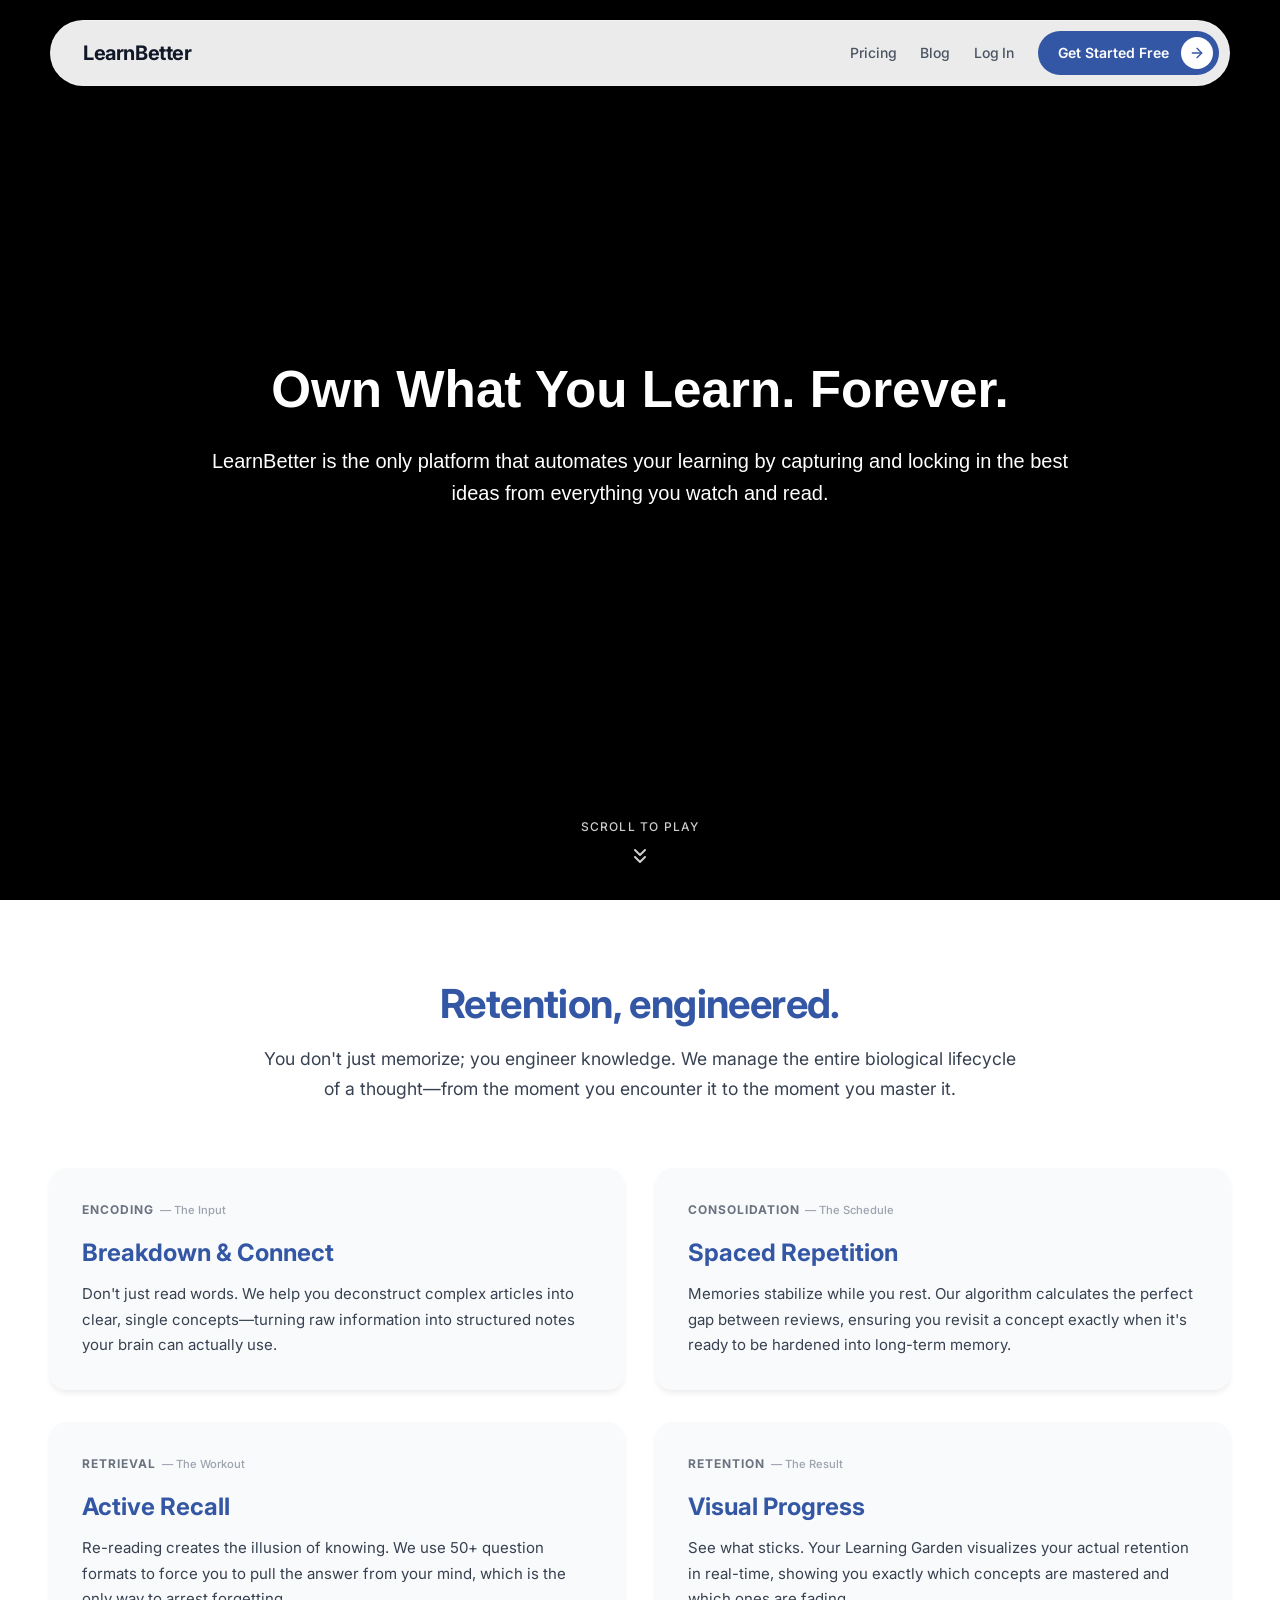
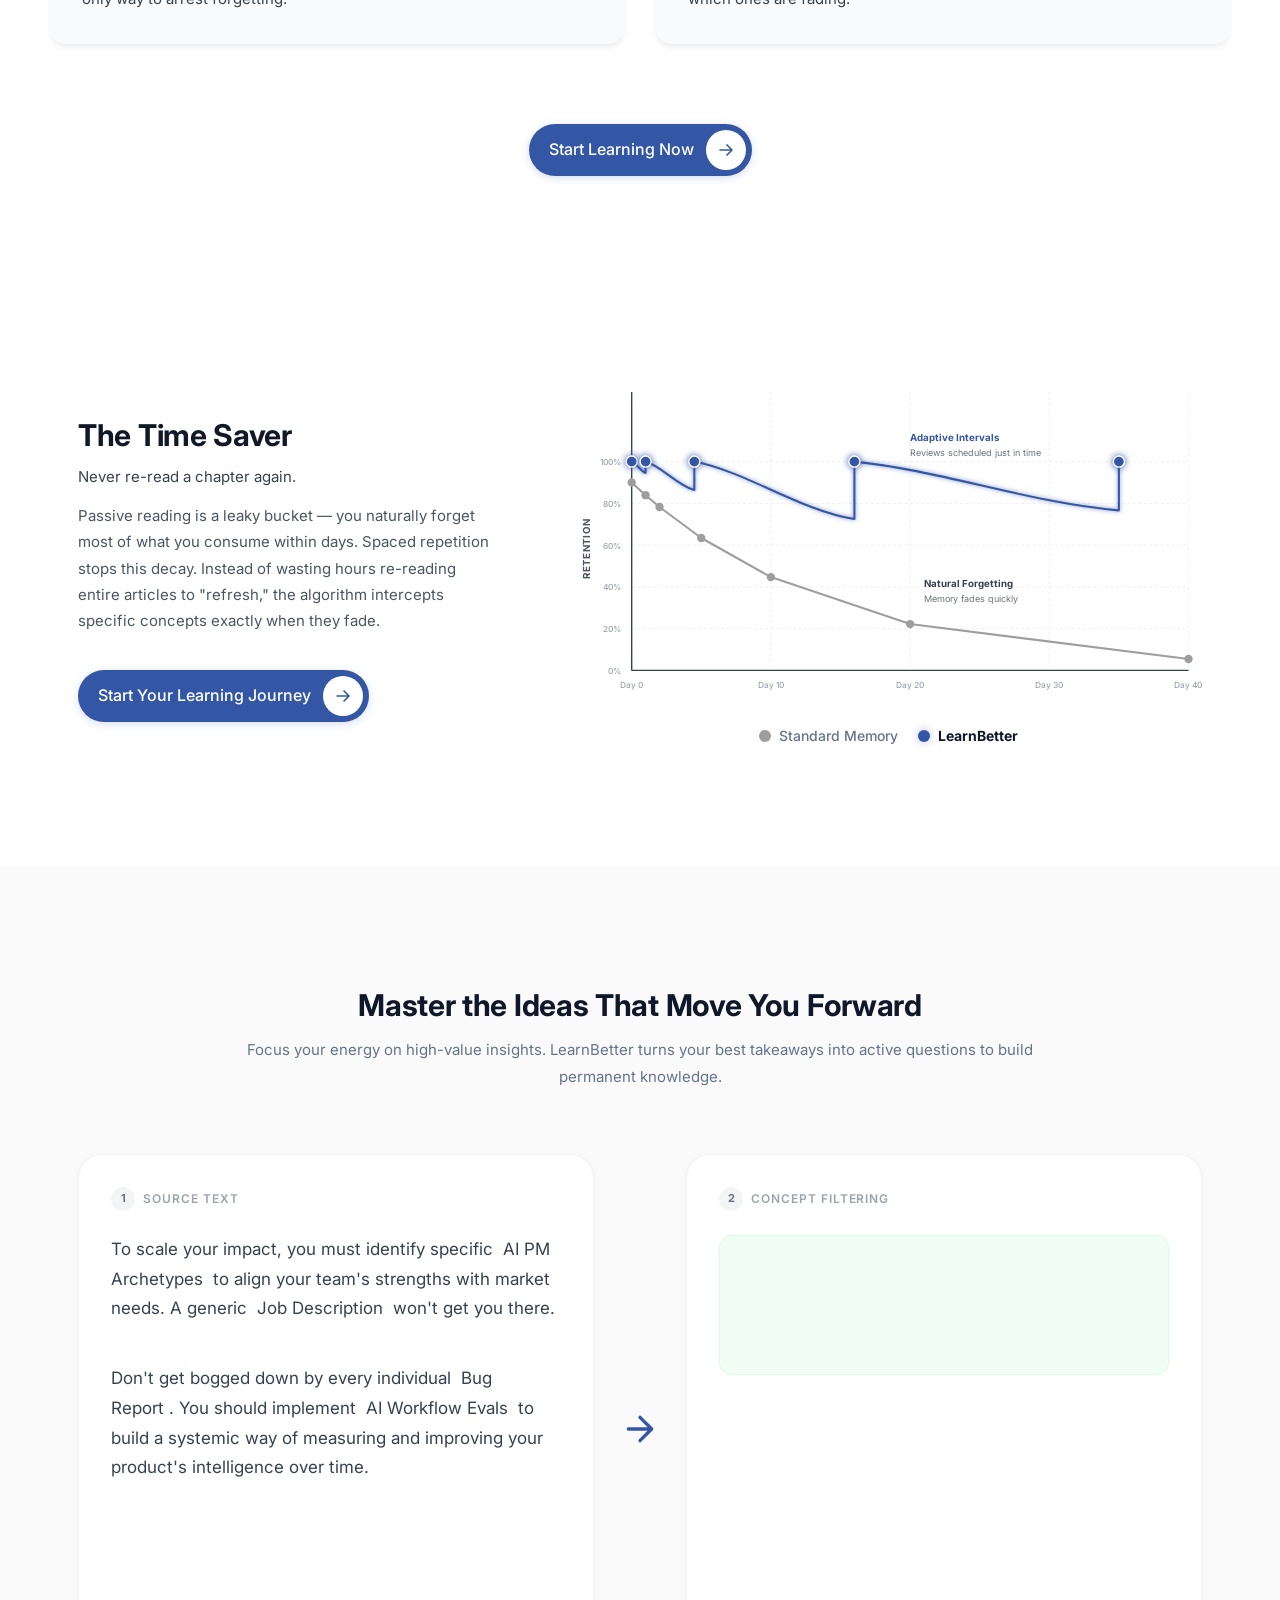
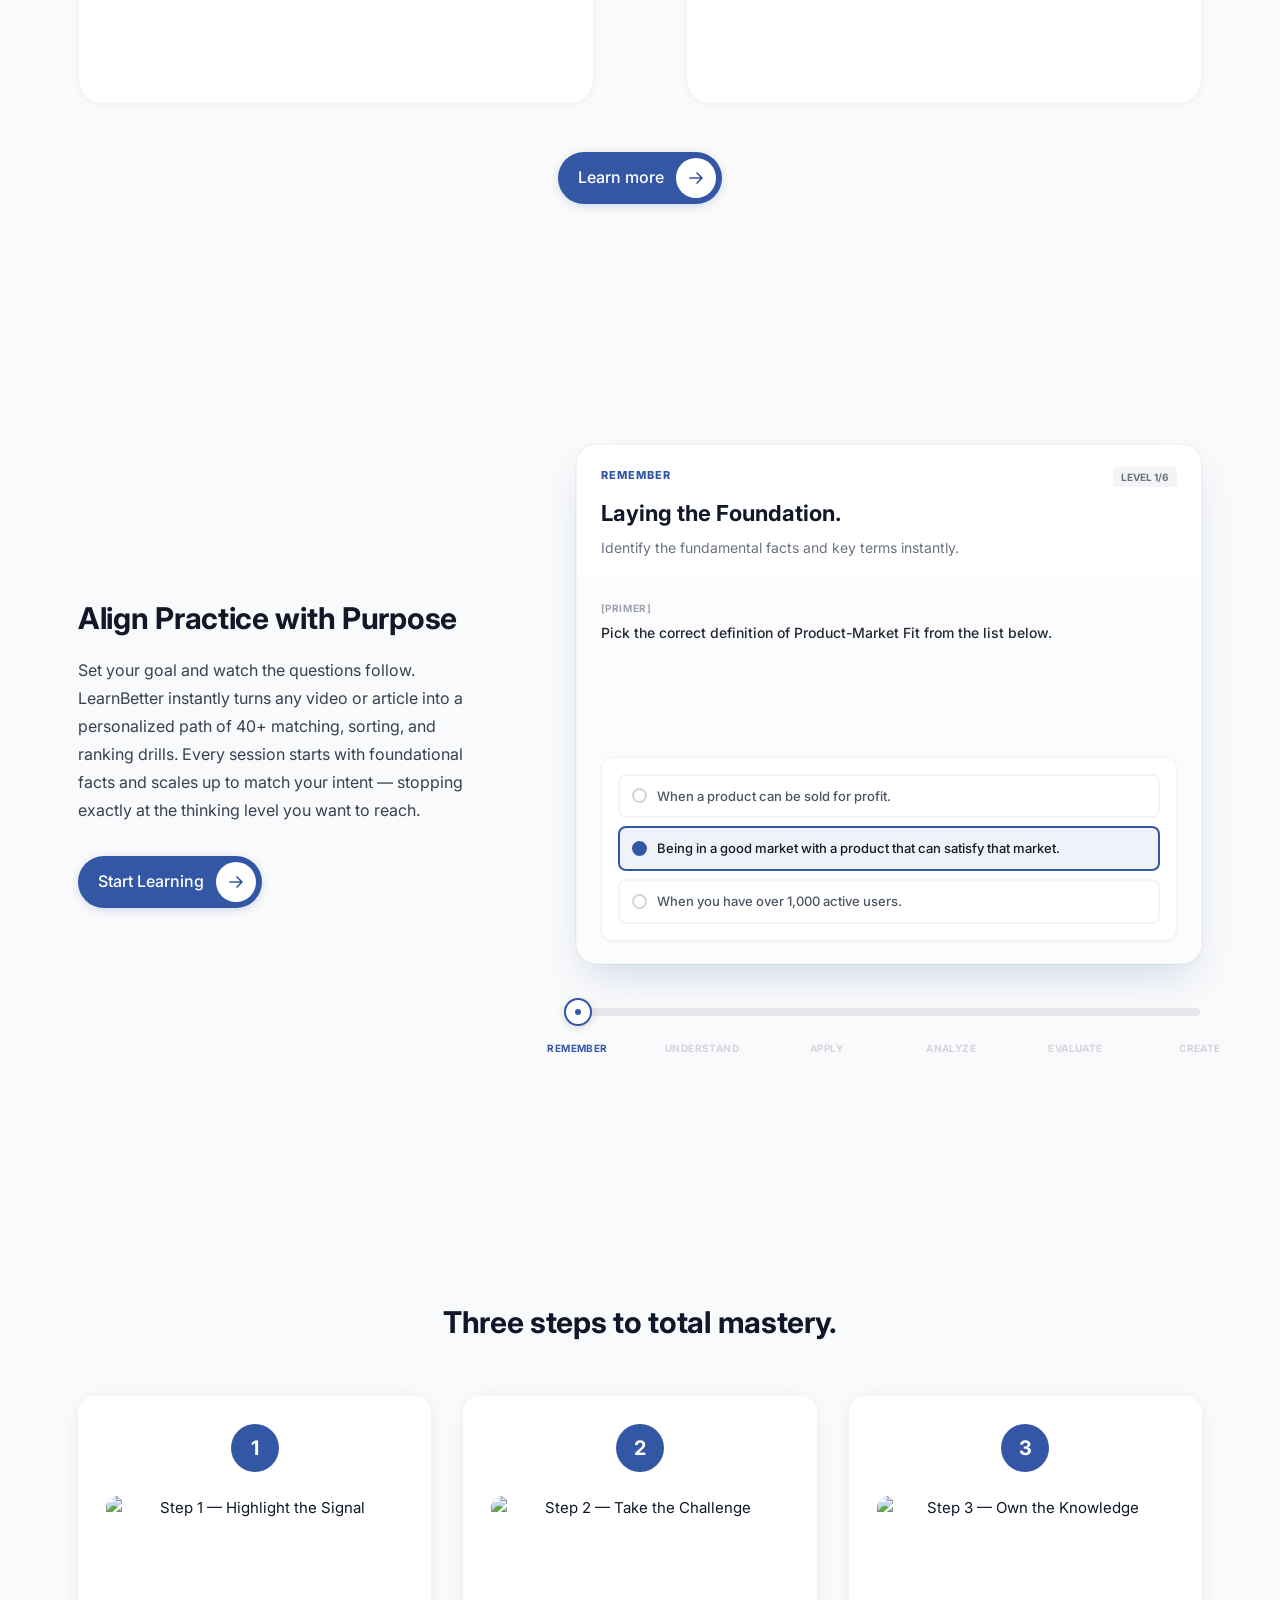
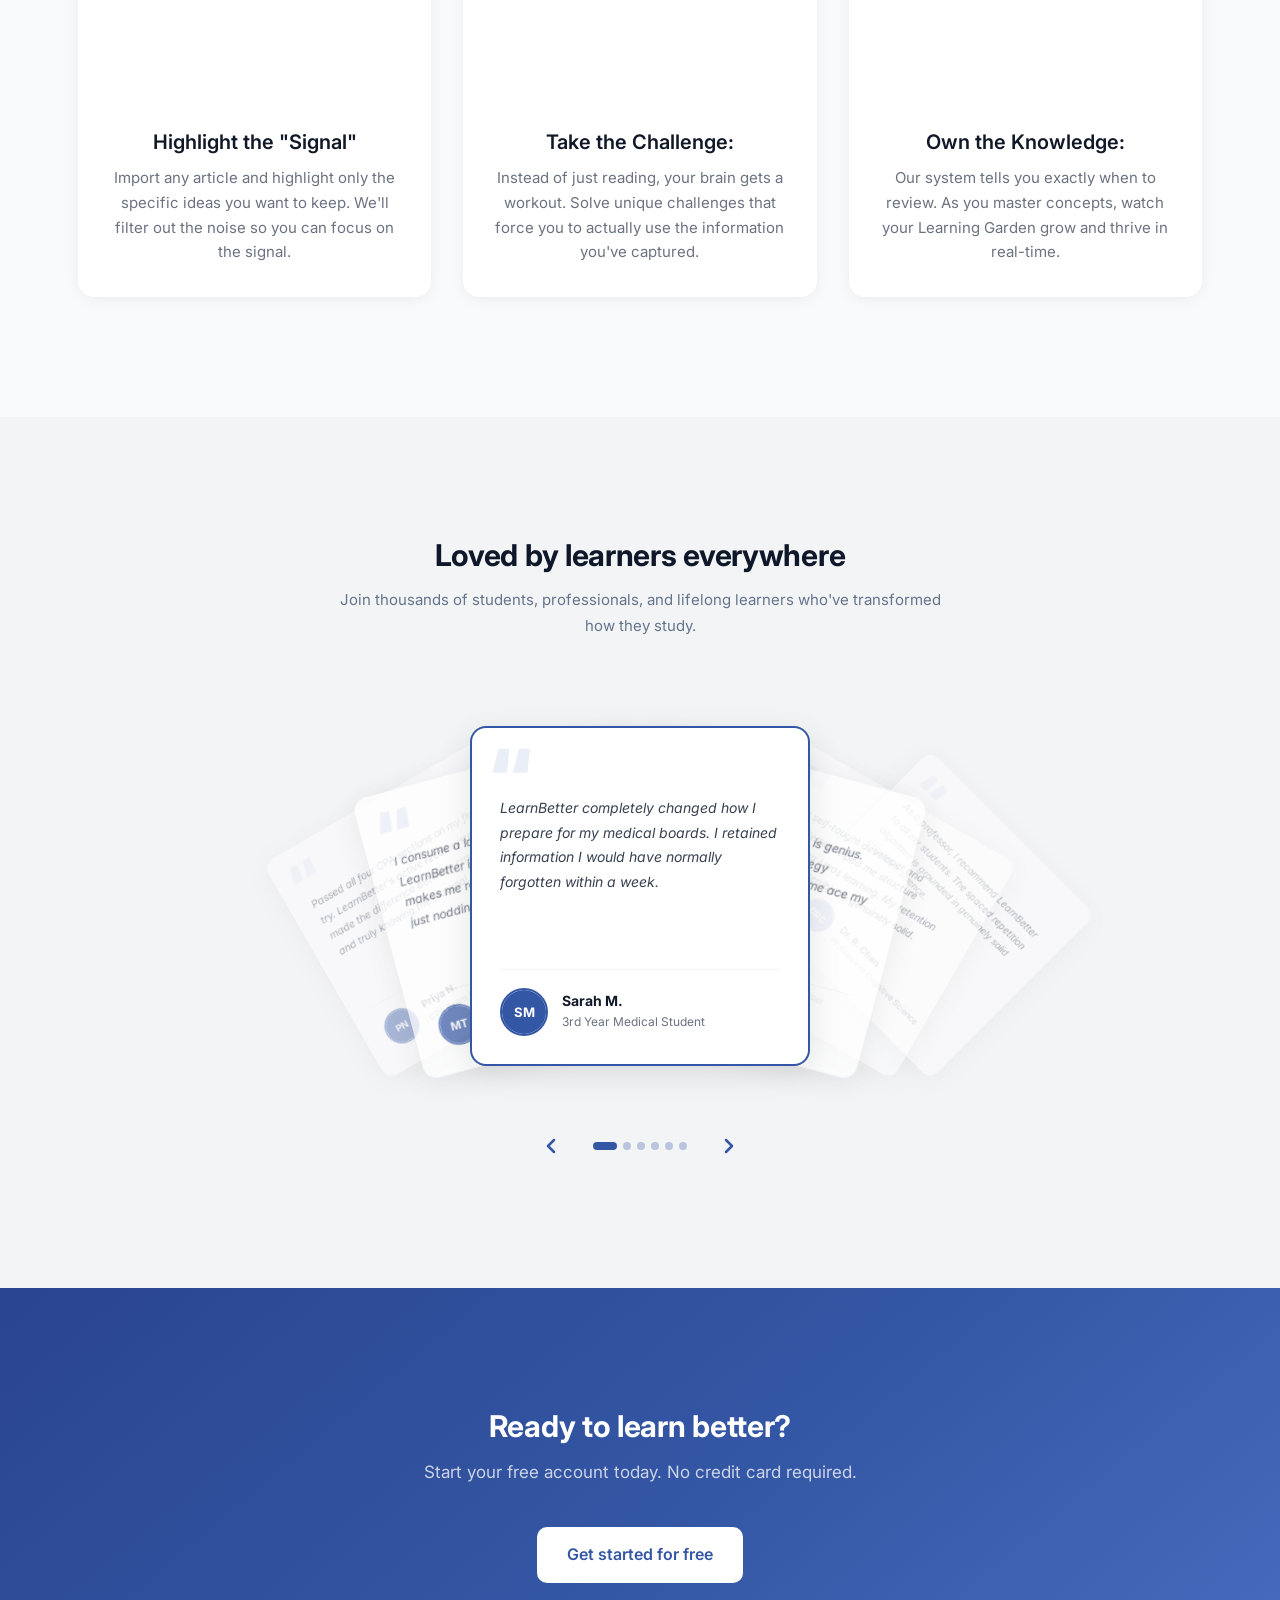
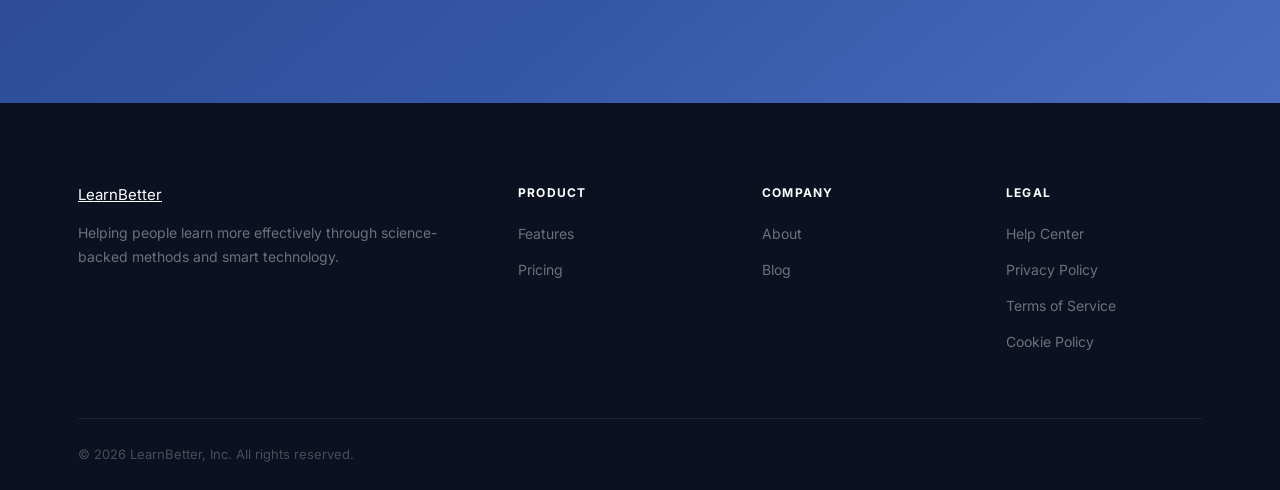
==== index.html @ 8159783d "Initial commit — LearnBetter marketing site Complete static site with home, pricing, blog, article, " ====
<!DOCTYPE html>
<html lang="en">
<head>
  <meta charset="UTF-8">
  <meta name="viewport" content="width=device-width, initial-scale=1.0">
  <title>LearnBetter — Master Ideas Faster</title>
  <meta name="description" content="Transform how you study with AI-powered concept mapping and spaced repetition.">
  <link rel="stylesheet" href="styles.css">
  <link rel="preconnect" href="https://fonts.googleapis.com">
  <link rel="preconnect" href="https://fonts.gstatic.com" crossorigin>
  <link href="https://fonts.googleapis.com/css2?family=Inter:wght@300;400;500;600;700;800;900&display=swap" rel="stylesheet">
</head>
<body>

<!-- ═══════════════════════════════════════════
     NAVIGATION
════════════════════════════════════════════ -->
<nav class="nav">
  <div class="nav-outer">
    <div class="nav-pill">
      <!-- Logo -->
      <a href="/" class="nav-logo-wrap">
        <img
          src="https://storage.googleapis.com/learn-better-media/images/blog/Logo.jpg"
          alt="LearnBetter"
          class="nav-logo-img"
          onerror="this.style.display='none';this.nextElementSibling.style.display='block'">
        <span class="nav-logo-text">LearnBetter</span>
      </a>

      <!-- Right side -->
      <div class="nav-right">
        <ul class="nav-links">
          <li><a href="pricing.html">Pricing</a></li>
          <li><a href="blog.html">Blog</a></li>
          <li><a href="#login">Log In</a></li>
        </ul>
        <a href="pricing.html" class="nav-cta">
          Get Started Free
          <span class="nav-cta-circle">
            <svg class="nav-cta-arrow" viewBox="0 0 24 24"><line x1="5" y1="12" x2="19" y2="12"/><polyline points="12 5 19 12 12 19"/></svg>
          </span>
        </a>
        <!-- Mobile hamburger -->
        <button class="nav-hamburger" id="navHamburger" aria-label="Open menu">
          <svg width="22" height="22" fill="none" stroke="currentColor" stroke-width="2" stroke-linecap="round"><line x1="3" y1="6" x2="21" y2="6"/><line x1="3" y1="12" x2="21" y2="12"/><line x1="3" y1="18" x2="21" y2="18"/></svg>
        </button>
      </div>
    </div>

    <!-- Mobile dropdown -->
    <div class="nav-mobile" id="navMobile">
      <a href="pricing.html">Pricing</a>
      <a href="blog.html">Blog</a>
      <a href="#login">Log In</a>
      <hr>
      <a href="pricing.html" class="nav-cta">
        Get Started Free
        <span class="nav-cta-circle">
          <svg class="nav-cta-arrow" viewBox="0 0 24 24"><line x1="5" y1="12" x2="19" y2="12"/><polyline points="12 5 19 12 12 19"/></svg>
        </span>
      </a>
    </div>
  </div>
</nav>

<!-- ═══════════════════════════════════════════
     HERO — Scroll-Controlled Video
════════════════════════════════════════════ -->
<section class="sv-root">
  <div class="sv-wrapper" id="svContainer">

    <!-- Video -->
    <video
      id="svVideo"
      class="sv-video"
      muted
      playsinline
      preload="auto"
      src="https://storage.googleapis.com/learn_better_home/%234%20-Video%20Creation%20Without%20Specific%20Effects%20Waifu2x%202X%20Mp4.mp4">
    </video>

    <!-- Darkening / blur overlay -->
    <div class="sv-overlay" id="svOverlay"></div>

    <!-- Centred text -->
    <div class="sv-text-wrap">
      <div class="sv-text-inner" id="svTextInner">
        <h1 class="sv-title" id="svTitle">Own What You Learn. Forever.</h1>
        <p  class="sv-subtitle" id="svSubtitle">LearnBetter is the only platform that automates your learning by capturing and locking in the best ideas from everything you watch and read.</p>
      </div>
    </div>

    <!-- Scroll hint -->
    <div class="sv-hint" id="svHint">
      <div class="sv-hint-inner">
        <span class="sv-hint-text">Scroll to Play</span>
        <svg width="24" height="24" viewBox="0 0 24 24" fill="none" stroke="white" stroke-width="2" stroke-linecap="round" stroke-linejoin="round">
          <path d="M7 13l5 5 5-5M7 6l5 5 5-5"/>
        </svg>
      </div>
    </div>

  </div>
</section>

<!-- ═══════════════════════════════════════════
     RETENTION SYSTEM
════════════════════════════════════════════ -->
<section class="rs-section" id="features">
  <div class="rs-inner">

    <!-- Header -->
    <div class="rs-header fade-up">
      <h2 class="rs-heading">Retention, engineered.</h2>
      <p class="rs-subheading">You don't just memorize; you engineer knowledge. We manage the entire biological lifecycle of a thought—from the moment you encounter it to the moment you master it.</p>
    </div>

    <!-- 2×2 Card Grid -->
    <div class="rs-grid">

      <div class="rs-card fade-up">
        <div class="rs-label-row">
          <span class="rs-label">Encoding</span>
          <span class="rs-sublabel">— The Input</span>
        </div>
        <h3 class="rs-card-headline">Breakdown &amp; Connect</h3>
        <p class="rs-card-body">Don't just read words. We help you deconstruct complex articles into clear, single concepts—turning raw information into structured notes your brain can actually use.</p>
      </div>

      <div class="rs-card fade-up">
        <div class="rs-label-row">
          <span class="rs-label">Consolidation</span>
          <span class="rs-sublabel">— The Schedule</span>
        </div>
        <h3 class="rs-card-headline">Spaced Repetition</h3>
        <p class="rs-card-body">Memories stabilize while you rest. Our algorithm calculates the perfect gap between reviews, ensuring you revisit a concept exactly when it's ready to be hardened into long-term memory.</p>
      </div>

      <div class="rs-card fade-up">
        <div class="rs-label-row">
          <span class="rs-label">Retrieval</span>
          <span class="rs-sublabel">— The Workout</span>
        </div>
        <h3 class="rs-card-headline">Active Recall</h3>
        <p class="rs-card-body">Re-reading creates the illusion of knowing. We use 50+ question formats to force you to pull the answer from your mind, which is the only way to arrest forgetting.</p>
      </div>

      <div class="rs-card fade-up">
        <div class="rs-label-row">
          <span class="rs-label">Retention</span>
          <span class="rs-sublabel">— The Result</span>
        </div>
        <h3 class="rs-card-headline">Visual Progress</h3>
        <p class="rs-card-body">See what sticks. Your Learning Garden visualizes your actual retention in real-time, showing you exactly which concepts are mastered and which ones are fading.</p>
      </div>

    </div>

    <!-- CTA -->
    <div class="rs-cta fade-up">
      <a href="pricing.html" class="ada-btn">
        <span>Start Learning Now</span>
        <span class="ada-btn-circle">
          <svg viewBox="0 0 24 24" fill="none" stroke="currentColor" stroke-width="2.5" stroke-linecap="round" stroke-linejoin="round">
            <path d="M13.5 4.5L21 12m0 0l-7.5 7.5M21 12H3"/>
          </svg>
        </span>
      </a>
    </div>

  </div>
</section>

<!-- ═══════════════════════════════════════════
     FORGETTING CURVE / TIME SAVER
════════════════════════════════════════════ -->
<section class="fc-section">
  <div class="container">
    <div class="fc-grid">

      <!-- Left: text pillar -->
      <div class="fc-content fade-up">
        <h2 class="pillar-h2">The Time Saver</h2>
        <h4 class="fc-subhead">Never re-read a chapter again.</h4>
        <p class="pillar-description">Passive reading is a leaky bucket — you naturally forget most of what you consume within days. Spaced repetition stops this decay. Instead of wasting hours re-reading entire articles to "refresh," the algorithm intercepts specific concepts exactly when they fade.</p>
        <a href="pricing.html" class="ada-btn" style="margin-top:36px;">
          <span>Start Your Learning Journey</span>
          <span class="ada-btn-circle">
            <svg viewBox="0 0 24 24" fill="none" stroke="currentColor" stroke-width="2.5" stroke-linecap="round" stroke-linejoin="round">
              <path d="M13.5 4.5L21 12m0 0l-7.5 7.5M21 12H3"/>
            </svg>
          </span>
        </a>
      </div>

      <!-- Right: forgetting curve chart -->
      <div class="fc-chart-wrap fade-up" style="transition-delay:.12s">
        <div class="fc-chart-container" id="fcChart"></div>
        <div class="fc-legend">
          <div class="fc-legend-item">
            <span class="fc-legend-dot" style="background:#9E9E9E;"></span>
            <span>Standard Memory</span>
          </div>
          <div class="fc-legend-item">
            <span class="fc-legend-dot" style="background:#3457A5;box-shadow:0 0 8px #3457A560;"></span>
            <span style="font-weight:700;color:var(--text);">LearnBetter</span>
          </div>
        </div>
      </div>

    </div>
  </div>
</section>

<!-- ═══════════════════════════════════════════
     FOCUS ON WHAT MATTERS — CONCEPT TO QUESTION
════════════════════════════════════════════ -->
<section class="ctq-section" id="concepts">
  <div class="ctq-inner">

    <div class="section-header fade-up">
      <h2>Master the Ideas That Move You Forward</h2>
      <p>Focus your energy on high-value insights. LearnBetter turns your best takeaways into active questions to build permanent knowledge.</p>
    </div>

    <div class="ctq-layout" id="ctqContainer">

      <!-- Left card: source text -->
      <div class="ctq-card" id="ctqLeft">
        <div class="ctq-card-label">
          <span class="ctq-num">1</span>
          <span class="ctq-label-text">Source Text</span>
        </div>
        <div class="ctq-text-area" id="ctqTextArea">
          <!-- rendered by JS -->
        </div>
        <div class="ctq-scan-line" id="ctqScanLine"></div>
      </div>

      <!-- Arrow -->
      <div class="ctq-arrow-wrap">
        <svg class="ctq-arrow-icon" width="40" height="40" viewBox="0 0 24 24" fill="none" stroke="#3457A5" stroke-width="2" stroke-linecap="round" stroke-linejoin="round">
          <path d="M5 12h14M12 5l7 7-7 7"/>
        </svg>
      </div>

      <!-- Right card: concept filtering -->
      <div class="ctq-card" id="ctqRight">
        <div class="ctq-card-label">
          <span class="ctq-num">2</span>
          <span class="ctq-label-text">Concept Filtering</span>
        </div>

        <div class="ctq-accepted-wrap" id="ctqAcceptedWrap"></div>

        <div class="ctq-divider" id="ctqDivider">
          <div class="ctq-divider-line"></div>
          <span class="ctq-divider-text">Irrelevant concepts filtered out</span>
          <div class="ctq-divider-line"></div>
        </div>

        <div class="ctq-rejected-list" id="ctqRejectedList"></div>
      </div>

    </div>

    <!-- CTA -->
    <div class="ctq-cta fade-up">
      <a href="pricing.html" class="ada-btn">
        <span>Learn more</span>
        <span class="ada-btn-circle">
          <svg viewBox="0 0 24 24" fill="none" stroke="currentColor" stroke-width="2.5" stroke-linecap="round" stroke-linejoin="round">
            <path d="M13.5 4.5L21 12m0 0l-7.5 7.5M21 12H3"/>
          </svg>
        </span>
      </a>
    </div>

  </div>
</section>

<!-- ═══════════════════════════════════════════
     BLOOM'S TAXONOMY DEPTH SLIDER
════════════════════════════════════════════ -->
<section class="blooms-section">
  <div class="blooms-inner">
    <div class="blooms-grid">

      <!-- Left column -->
      <div class="blooms-left fade-up">
        <h2 class="blooms-heading">Align Practice with Purpose</h2>
        <p class="blooms-subheading">Set your goal and watch the questions follow. LearnBetter instantly turns any video or article into a personalized path of 40+ matching, sorting, and ranking drills. Every session starts with foundational facts and scales up to match your intent — stopping exactly at the thinking level you want to reach.</p>
        <a href="pricing.html" class="ada-btn" style="margin-top:32px;display:inline-flex;">
          <span>Start Learning</span>
          <span class="ada-btn-circle">
            <svg viewBox="0 0 24 24" fill="none" stroke="currentColor" stroke-width="2.5" stroke-linecap="round" stroke-linejoin="round">
              <path d="M13.5 4.5L21 12m0 0l-7.5 7.5M21 12H3"/>
            </svg>
          </span>
        </a>
      </div>

      <!-- Right column: card + slider -->
      <div class="blooms-right fade-up" style="transition-delay:.1s">

        <!-- Main card -->
        <div class="blooms-card" id="bloomsCard">

          <!-- Top: level + context -->
          <div class="blooms-card-top">
            <div class="blooms-card-header">
              <span class="blooms-level-name" id="bloomsLevelName"></span>
              <span class="blooms-level-badge" id="bloomsLevelBadge">Level 1/6</span>
            </div>
            <div class="blooms-context-wrap" id="bloomsContextWrap">
              <h3 class="blooms-context-heading" id="bloomsContextHeading"></h3>
              <p class="blooms-context-desc" id="bloomsContextDesc"></p>
            </div>
          </div>

          <!-- Middle: challenge + visualizer -->
          <div class="blooms-card-middle">
            <div class="blooms-challenge-inner active" id="bloomsChallenge">
              <div>
                <span class="blooms-challenge-type" id="bloomsChallengeType"></span>
                <p class="blooms-challenge-text" id="bloomsChallengeText"></p>
              </div>
              <div class="blooms-visualizer" id="bloomsVisualizer"></div>
            </div>
          </div>

        </div><!-- /.blooms-card -->

        <!-- Slider control -->
        <div class="blooms-slider-wrap">
          <div class="blooms-track-wrap">
            <div class="blooms-track-bg"></div>
            <div class="blooms-track-fill" id="bloomsTrackFill" style="width:0%"></div>
            <div class="blooms-thumb" id="bloomsThumb" style="left:0%">
              <div class="blooms-thumb-dot"></div>
            </div>
            <input type="range" class="blooms-input" id="bloomsInput"
              min="0" max="5" step="0.01" value="0">
          </div>
          <div class="blooms-labels" id="bloomsLabels"></div>
        </div>

      </div><!-- /.blooms-right -->

    </div>
  </div>
</section>


<!-- ═══════════════════════════════════════════
     THREE STEPS TO MASTERY
════════════════════════════════════════════ -->
<section class="steps-section">
  <div class="container">
    <div class="section-header fade-up" style="max-width:none;">
      <h2>Three steps to total mastery.</h2>
    </div>
    <div class="steps-grid">

      <div class="step-card" style="transition-delay:.05s">
        <div class="step-circle">1</div>
        <div class="step-img">
          <img
            src="https://images.unsplash.com/photo-1517292987719-0369a794ec0f?w=800&h=560&fit=crop&auto=format"
            alt="Step 1 — Highlight the Signal"
            loading="lazy">
        </div>
        <h3>Highlight the "Signal"</h3>
        <p>Import any article and highlight only the specific ideas you want to keep. We'll filter out the noise so you can focus on the signal.</p>
      </div>

      <div class="step-card" style="transition-delay:.15s">
        <div class="step-circle">2</div>
        <div class="step-img">
          <img
            src="https://images.unsplash.com/photo-1460925895917-afdab827c52f?w=800&h=560&fit=crop&auto=format"
            alt="Step 2 — Take the Challenge"
            loading="lazy">
        </div>
        <h3>Take the Challenge:</h3>
        <p>Instead of just reading, your brain gets a workout. Solve unique challenges that force you to actually use the information you've captured.</p>
      </div>

      <div class="step-card" style="transition-delay:.25s">
        <div class="step-circle">3</div>
        <div class="step-img">
          <img
            src="https://images.unsplash.com/photo-1556761175-b413da4baf72?w=800&h=560&fit=crop&auto=format"
            alt="Step 3 — Own the Knowledge"
            loading="lazy">
        </div>
        <h3>Own the Knowledge:</h3>
        <p>Our system tells you exactly when to review. As you master concepts, watch your Learning Garden grow and thrive in real-time.</p>
      </div>

    </div>
  </div>
</section>

<!-- ═══════════════════════════════════════════
     TESTIMONIALS
════════════════════════════════════════════ -->
<section class="testimonials">
  <div class="container">
    <div class="section-header fade-up">
      <h2>Loved by learners everywhere</h2>
      <p>Join thousands of students, professionals, and lifelong learners who've transformed how they study.</p>
    </div>
    <div class="testi-carousel fade-up">
      <!-- Cards injected by JS -->
      <div class="testi-stack"></div>
      <div class="testi-controls">
        <button class="testi-btn testi-prev" aria-label="Previous testimonial">
          <svg width="24" height="24" viewBox="0 0 24 24" fill="none" stroke="currentColor" stroke-width="2.5" stroke-linecap="round" stroke-linejoin="round"><polyline points="15 18 9 12 15 6"/></svg>
        </button>
        <div class="testi-dots"></div>
        <button class="testi-btn testi-next" aria-label="Next testimonial">
          <svg width="24" height="24" viewBox="0 0 24 24" fill="none" stroke="currentColor" stroke-width="2.5" stroke-linecap="round" stroke-linejoin="round"><polyline points="9 18 15 12 9 6"/></svg>
        </button>
      </div>
    </div>
  </div>
</section>

<!-- ═══════════════════════════════════════════
     CTA STRIP
════════════════════════════════════════════ -->
<section class="cta-strip">
  <div class="container">
    <h2>Ready to learn better?</h2>
    <p>Start your free account today. No credit card required.</p>
    <a href="pricing.html" class="btn btn-primary btn-lg">Get started for free</a>
  </div>
</section>

<!-- ═══════════════════════════════════════════
     FOOTER
════════════════════════════════════════════ -->
<footer class="footer">
  <div class="container">
    <div class="footer-grid">
      <div class="footer-brand">
        <a href="index.html" class="nav-logo">LearnBetter</a>
        <p>Helping people learn more effectively through science-backed methods and smart technology.</p>
      </div>
      <div class="footer-col">
        <h4>Product</h4>
        <ul>
          <li><a href="#features">Features</a></li>
          <li><a href="pricing.html">Pricing</a></li>
        </ul>
      </div>
      <div class="footer-col">
        <h4>Company</h4>
        <ul>
          <li><a href="about.html">About</a></li>
          <li><a href="blog.html">Blog</a></li>
        </ul>
      </div>
      <div class="footer-col">
        <h4>Legal</h4>
        <ul>
          <li><a href="help-center.html">Help Center</a></li>
          <li><a href="privacy.html">Privacy Policy</a></li>
          <li><a href="terms.html">Terms of Service</a></li>
          <li><a href="cookie-policy.html">Cookie Policy</a></li>
        </ul>
      </div>
    </div>
    <div class="footer-bottom">
      <p>© 2026 LearnBetter, Inc. All rights reserved.</p>
    </div>
  </div>
</footer>

<script src="script.js?v=13"></script>
</body>
</html>
---- styles.css ----
/* =============================================
   LearnBetter — Styles
   Colors: #3457A5 accent | #F5F5F5 bg | #F9FAFB card | #ffffff button text
============================================= */

:root {
  --accent:       #3457A5;
  --accent-light: #4a6cbf;
  --accent-dark:  #2a4590;
  --bg:           #F5F5F5;
  --card-bg:      #F9FAFB;
  --white:        #ffffff;
  --text:         #0f172a;
  --muted:        #64748b;
  --border:       #e2e8f0;
  --shadow:       0 4px 24px rgba(52,87,165,0.08);
  --shadow-lg:    0 24px 80px rgba(52,87,165,0.18);
}

*, *::before, *::after { margin: 0; padding: 0; box-sizing: border-box; }

html { scroll-behavior: smooth; }

body {
  font-family: 'Inter', -apple-system, BlinkMacSystemFont, 'Segoe UI', sans-serif;
  background: var(--bg);
  color: var(--text);
  font-size: 15px;
  line-height: 1.6;
  -webkit-font-smoothing: antialiased;
}

/* ── Typography ─────────────────────────────── */
.display { font-size: clamp(72px,10vw,160px); font-weight:900; line-height:.9; letter-spacing:-0.04em; }
h1  { font-size: clamp(38px,5.5vw,60px);  font-weight:800; line-height:1.08; letter-spacing:-0.025em; }
h2  { font-size: 30px; font-weight:700; line-height:1.2; letter-spacing:-0.01em; }
h3  { font-size: 18px; font-weight:600; line-height:1.4; }
p   { font-size: 15px; color: var(--muted); line-height:1.75; }
.caption { font-size: 12px; }

/* ── Layout ──────────────────────────────────── */
.container {
  max-width: 1180px;
  margin: 0 auto;
  padding: 0 28px;
}

.section-header {
  text-align: center;
  max-width: 620px;
  margin: 0 auto 64px;
}
.section-header h2  { margin-bottom: 14px; }

/* ── Labels / Badges ─────────────────────────── */
.label {
  display: inline-block;
  font-size: 11px;
  font-weight: 700;
  color: var(--accent);
  text-transform: uppercase;
  letter-spacing: .1em;
  background: rgba(52,87,165,.08);
  border: 1px solid rgba(52,87,165,.15);
  padding: 4px 13px;
  border-radius: 100px;
  margin-bottom: 14px;
}
.accent { color: var(--accent); }

/* ── Buttons ──────────────────────────────────── */
.btn {
  display: inline-flex;
  align-items: center;
  justify-content: center;
  gap: 8px;
  padding: 11px 22px;
  border-radius: 9px;
  font-size: 15px;
  font-weight: 600;
  font-family: inherit;
  text-decoration: none;
  border: none;
  cursor: pointer;
  transition: all .2s ease;
  white-space: nowrap;
}
.btn-primary {
  background: var(--accent);
  color: var(--white);
}
.btn-primary:hover {
  background: var(--accent-dark);
  transform: translateY(-1px);
  box-shadow: 0 8px 22px rgba(52,87,165,.32);
}
.btn-ghost {
  background: transparent;
  color: var(--text);
  border: 1.5px solid var(--border);
}
.btn-ghost:hover {
  border-color: var(--accent);
  color: var(--accent);
  background: rgba(52,87,165,.04);
}
.btn-lg { padding: 15px 30px; font-size: 16px; border-radius: 10px; }
.btn-outline-white {
  background: transparent;
  color: var(--white);
  border: 1.5px solid rgba(255,255,255,.4);
}
.btn-outline-white:hover {
  background: rgba(255,255,255,.12);
  border-color: rgba(255,255,255,.7);
}

/* ── Navigation (Floating Pill) ──────────────── */
.nav {
  position: fixed;
  inset: 0 0 auto;
  z-index: 200;
  /* transparent outer — lets hero video/bg show through */
  background: transparent;
  padding: 20px 24px;
  display: flex;
  flex-direction: column;
  align-items: center;
  pointer-events: none;
}

/* The pill itself */
.nav-pill {
  width: 100%;
  max-width: 1180px;
  pointer-events: auto;   /* re-enable inside pointer-events:none nav */
  touch-action: auto;     /* iOS fix */
  display: flex;
  align-items: center;
  justify-content: space-between;
  padding: 10px 10px 10px 16px;
  background: rgba(255,255,255,0.92);
  backdrop-filter: blur(16px);
  -webkit-backdrop-filter: blur(16px);
  border-radius: 9999px;
  box-shadow: 0 4px 32px rgba(0,0,0,0.13);
  border: 1px solid rgba(255,255,255,0.25);
  -webkit-transform: translateZ(0); /* force iOS compositing layer */
}

/* Logo */
.nav-logo-wrap {
  display: flex;
  align-items: center;
  flex-shrink: 0;
  text-decoration: none;
  margin-left: 8px;
}
.nav-logo-img {
  height: 32px;
  width: auto;
  object-fit: contain;
  display: block;
  transition: opacity .3s, filter .3s;
}
.nav-logo-wrap:hover .nav-logo-img {
  opacity: .7;
}

/* Logo text — always visible alongside the icon */
.nav-logo-text {
  font-size: 20px;
  font-weight: 700;
  color: #111827;
  letter-spacing: -.02em;
  display: block;
  margin-left: 8px;
}

/* Right side wrapper */
.nav-right {
  display: flex;
  align-items: center;
  gap: 24px;
}

/* Text links */
.nav-links {
  display: flex;
  align-items: center;
  gap: 24px;
  list-style: none;
}
.nav-links a {
  text-decoration: none;
  color: #4B5563;
  font-size: 14px;
  font-weight: 500;
  letter-spacing: -.01em;
  transition: color .2s;
  -webkit-font-smoothing: antialiased;
}
.nav-links a:hover,
.nav-links a.active { color: #000; }

/* CTA pill button */
.nav-cta {
  display: flex;
  align-items: center;
  gap: 12px;
  padding: 6px 6px 6px 20px;
  background: var(--accent);
  border-radius: 9999px;
  text-decoration: none;
  font-size: 14px;
  font-weight: 600;
  color: #fff;
  transition: background .2s, transform .15s;
  white-space: nowrap;
  -webkit-font-smoothing: antialiased;
}
.nav-cta:hover { background: var(--accent-dark); transform: scale(1.02); }
.nav-cta:active { transform: scale(.97); }

.nav-cta-circle {
  width: 32px; height: 32px;
  border-radius: 50%;
  background: #fff;
  display: flex;
  align-items: center;
  justify-content: center;
  flex-shrink: 0;
  transition: transform .2s;
}
.nav-cta:hover .nav-cta-circle { transform: scale(1.1); }

.nav-cta-arrow {
  width: 16px; height: 16px;
  stroke: var(--accent);
  fill: none;
  stroke-width: 2;
  stroke-linecap: round;
  stroke-linejoin: round;
}

/* Hamburger (mobile) */
.nav-hamburger {
  display: none;
  background: none;
  border: none;
  cursor: pointer;
  padding: 8px;
  border-radius: 50%;
  color: #4B5563;
  transition: background .2s, color .2s;
  flex-shrink: 0;
  pointer-events: auto;      /* explicit iOS fix */
  touch-action: manipulation; /* prevents 300ms delay + double-tap zoom */
  -webkit-tap-highlight-color: transparent;
  user-select: none;
  -webkit-user-select: none;
}
.nav-hamburger:hover { background: #f3f4f6; color: #000; }

/* Mobile dropdown — matches React component exactly */
.nav-mobile {
  display: none;
  position: absolute;
  top: calc(100% + 8px);
  left: 16px; right: 16px;          /* left-4 right-4 */
  background: #fff;
  border-radius: 24px;               /* rounded-2xl */
  box-shadow: 0 20px 60px rgba(0,0,0,0.18), 0 4px 16px rgba(0,0,0,0.08); /* shadow-xl */
  border: 1px solid #f3f4f6;         /* border-gray-100 */
  padding: 16px;                     /* p-4 */
  flex-direction: column;
  gap: 16px;                         /* gap-4 */
  z-index: 10;
  pointer-events: auto;
  animation: dropdownIn .2s ease both;
}
.nav-mobile.open { display: flex; }

/* Plain nav links inside dropdown */
.nav-mobile > a:not(.nav-cta) {
  text-decoration: none;
  font-size: 18px;                   /* text-lg */
  font-weight: 500;                  /* font-medium */
  color: #374151;                    /* text-gray-700 */
  padding: 8px 16px;                 /* px-4 py-2 */
  border-radius: 12px;               /* rounded-xl */
  transition: background .15s, color .15s;
}
.nav-mobile > a:not(.nav-cta):hover { background: #f9fafb; color: #000; }

.nav-mobile hr {
  border: none;
  border-top: 1px solid #f3f4f6;    /* border-gray-100 */
  margin: 0;
}

/* CTA button inside dropdown */
.nav-mobile .nav-cta {
  display: flex;
  align-items: center;
  justify-content: space-between;    /* text left, circle right */
  width: 100%;
  padding: 12px 12px 12px 20px;     /* px-5 py-3 (left padding for text, right for circle) */
  font-size: 16px;                   /* text-base */
  font-weight: 700;                  /* font-bold */
  border-radius: 9999px;
  gap: 0;
}

@keyframes dropdownIn {
  from { opacity: 0; transform: translateY(-8px); }
  to   { opacity: 1; transform: translateY(0); }
}

/* Nav outer wrapper for relative positioning (needed for mobile dropdown) */
.nav-outer {
  width: 100%;
  max-width: 1180px;
  position: relative;
  pointer-events: auto;
}

@media (max-width: 768px) {
  .nav-links,
  .nav-pill .nav-cta { display: none; }   /* hide pill links/CTA — NOT the dropdown CTA */
  .nav-hamburger { display: flex; align-items: center; justify-content: center; }
}

/* ── Scroll-Controlled Video Hero ─────────────── */
.sv-root {
  width: 100%;
  display: block;
}

.sv-wrapper {
  position: relative;
  width: 100%;
  height: 100dvh;
  overflow: hidden;
  background: #000;
  display: flex;
  align-items: center;
  justify-content: center;
  touch-action: pan-y;   /* lets JS take over when scrubbing */
}

.sv-video {
  position: absolute;
  inset: 0;
  width: 100%;
  height: 100%;
  object-fit: cover;
  display: block;
  opacity: 0;
  transition: opacity 1s;
}
.sv-video.loaded { opacity: 1; }

/* Dark/blur overlay — transitions driven by JS */
.sv-overlay {
  position: absolute;
  inset: 0;
  background: #000;
  opacity: 0.2;
  pointer-events: none;
  transition: opacity 0.5s ease-out, backdrop-filter 0.5s ease-out, -webkit-backdrop-filter 0.5s ease-out;
}

/* Centred text */
.sv-text-wrap {
  position: relative;
  z-index: 10;
  text-align: center;
  padding: 0 1rem;
  max-width: 56rem;
  margin: 0 auto;
  pointer-events: none;
  padding-top: env(safe-area-inset-top);
}
.sv-text-inner {
  transition: opacity 0.4s ease-out, transform 0.4s ease-out;
}
.sv-title {
  font-size: clamp(1.7rem, 4vw, 3.375rem);
  font-weight: 700;
  color: #fff;
  margin: 0 0 1.5rem;
  line-height: 1.2;
  filter: drop-shadow(0 4px 8px rgba(0,0,0,0.8));
  font-family: -apple-system, BlinkMacSystemFont, 'Segoe UI', sans-serif;
  letter-spacing: normal;
  text-transform: none;
}
.sv-subtitle {
  font-size: clamp(1rem, 2vw, 1.25rem);
  font-weight: 500;
  color: #fff;
  margin: 0 0 2rem;
  line-height: 1.6;
  filter: drop-shadow(0 4px 6px rgba(0,0,0,0.9));
  font-family: -apple-system, BlinkMacSystemFont, 'Segoe UI', sans-serif;
}

/* Scroll hint */
.sv-hint {
  position: absolute;
  bottom: 2rem;
  left: 0; right: 0;
  display: flex;
  justify-content: center;
  pointer-events: none;
  transition: opacity 0.5s 1s;   /* 1s delay before showing */
  z-index: 20;
  padding-bottom: env(safe-area-inset-bottom);
}
.sv-hint-inner {
  display: flex;
  flex-direction: column;
  align-items: center;
  gap: 0.5rem;
  opacity: 0.8;
  animation: svBounce 1s infinite ease-in-out;
}
.sv-hint-text {
  font-size: 0.75rem;
  text-transform: uppercase;
  letter-spacing: 0.1em;
  font-weight: 500;
  color: #fff;
  filter: drop-shadow(0 1px 2px rgba(0,0,0,0.5));
  display: block;
}

@keyframes svBounce {
  0%,100% { transform: translateY(0); }
  50%      { transform: translateY(-10px); }
}

/* ── Old Hero (removed) ─────────────────────── */
/* kept selector stubs so other pages don't break */
.hero { display: none; }
.scroll-hint { display: none; }

.hero-text { padding-right: 20px; }

.hero-badge {
  display: inline-flex;
  align-items: center;
  gap: 8px;
  background: rgba(52,87,165,.1);
  border: 1px solid rgba(52,87,165,.2);
  color: var(--accent);
  font-size: 12px;
  font-weight: 700;
  padding: 5px 14px;
  border-radius: 100px;
  margin-bottom: 22px;
  animation: fadeUp .6s ease both;
}
.hero-badge::before {
  content: '';
  width: 6px; height: 6px;
  border-radius: 50%;
  background: var(--accent);
  animation: pulse 2s infinite;
}

.hero-title {
  margin-bottom: 22px;
  animation: fadeUp .6s .08s ease both;
}

.hero-subtitle {
  font-size: 17px;
  max-width: 460px;
  margin-bottom: 36px;
  animation: fadeUp .6s .16s ease both;
}

.hero-cta {
  display: flex;
  gap: 14px;
  flex-wrap: wrap;
  animation: fadeUp .6s .24s ease both;
}

.hero-social-proof {
  margin-top: 36px;
  display: flex;
  align-items: center;
  gap: 12px;
  animation: fadeUp .6s .32s ease both;
}
.avatars {
  display: flex;
}
.avatars span {
  width: 32px; height: 32px;
  border-radius: 50%;
  border: 2px solid var(--white);
  background: var(--accent);
  color: white;
  font-size: 11px;
  font-weight: 700;
  display: flex;
  align-items: center;
  justify-content: center;
  margin-left: -8px;
}
.avatars span:first-child { margin-left: 0; }
.social-proof-text { font-size: 13px; color: var(--muted); }
.social-proof-text strong { color: var(--text); }

/* Hero Visual — App Mockup */
.hero-visual {
  animation: fadeUp .7s .1s ease both;
  position: relative;
}

.hero-video-wrap {
  border-radius: 20px;
  overflow: hidden;
  box-shadow: var(--shadow-lg);
  aspect-ratio: 4/3;
  background: linear-gradient(145deg, #1e3a8a 0%, var(--accent) 60%, #6d85c9 100%);
  position: relative;
}
.hero-video {
  width: 100%; height: 100%;
  object-fit: cover;
  display: block;
}

/* App mockup shown over / when video absent */
.app-mockup {
  position: absolute;
  inset: 0;
  display: flex;
  flex-direction: column;
  border-radius: 20px;
  overflow: hidden;
  font-size: 13px;
}
.app-mockup-bar {
  background: rgba(0,0,0,.25);
  backdrop-filter: blur(8px);
  padding: 12px 18px;
  display: flex;
  align-items: center;
  gap: 7px;
}
.dot { width:10px;height:10px;border-radius:50%; }
.dot-r{background:#ff5f57;} .dot-y{background:#febc2e;} .dot-g{background:#28c840;}
.app-mockup-bar span { color:rgba(255,255,255,.6); font-size:12px; margin-left:10px; }

.app-mockup-body {
  flex: 1;
  display: grid;
  grid-template-columns: 160px 1fr;
  background: rgba(15,23,42,.7);
  backdrop-filter: blur(12px);
}
.app-sidebar {
  border-right: 1px solid rgba(255,255,255,.08);
  padding: 20px 14px;
  display: flex;
  flex-direction: column;
  gap: 4px;
}
.app-sidebar-item {
  padding: 8px 12px;
  border-radius: 8px;
  color: rgba(255,255,255,.5);
  font-size: 12px;
  font-weight: 500;
  cursor: default;
  transition: all .2s;
}
.app-sidebar-item.active {
  background: rgba(52,87,165,.5);
  color: white;
}
.app-main {
  padding: 20px;
  display: flex;
  flex-direction: column;
  gap: 12px;
  overflow: hidden;
}
.app-card {
  background: rgba(255,255,255,.07);
  border: 1px solid rgba(255,255,255,.1);
  border-radius: 12px;
  padding: 16px;
}
.app-card-label {
  font-size: 10px;
  font-weight: 700;
  text-transform: uppercase;
  letter-spacing: .08em;
  color: rgba(255,255,255,.4);
  margin-bottom: 6px;
}
.app-card-title {
  font-size: 14px;
  font-weight: 600;
  color: white;
  margin-bottom: 10px;
}
.app-conf-bar {
  height: 4px;
  background: rgba(255,255,255,.1);
  border-radius: 100px;
  overflow: hidden;
}
.app-conf-fill {
  height: 100%;
  background: linear-gradient(90deg,#4ade80,#22c55e);
  border-radius: 100px;
  width: 72%;
}
.app-cards-row {
  display: grid;
  grid-template-columns: 1fr 1fr;
  gap: 10px;
}
.app-card-sm {
  background: rgba(255,255,255,.05);
  border: 1px solid rgba(255,255,255,.08);
  border-radius: 10px;
  padding: 12px;
}
.app-card-sm .app-card-title { font-size: 12px; margin-bottom: 4px; }
.app-card-due { font-size: 11px; color: rgba(255,255,255,.35); }

/* Scroll indicator */
.scroll-hint {
  position: fixed;
  bottom: 32px;
  left: 50%;
  transform: translateX(-50%);
  display: flex;
  flex-direction: column;
  align-items: center;
  gap: 6px;
  color: var(--muted);
  font-size: 11px;
  font-weight: 500;
  letter-spacing: .04em;
  text-transform: uppercase;
  z-index: 10;
  animation: fadeIn 1s .9s ease both;
  pointer-events: none;
}
.scroll-chevron {
  width: 18px; height: 18px;
  border-right: 2px solid var(--muted);
  border-bottom: 2px solid var(--muted);
  transform: rotate(45deg);
  animation: bounce 2s infinite;
}

/* ── Retention System ─────────────────────────── */
.rs-section {
  background: #ffffff;
  padding: 48px 16px 16px;
}
@media (min-width: 1024px) {
  .rs-section { padding: 80px 32px; }
}

.rs-inner {
  max-width: 1180px;
  margin: 0 auto;
}

/* Header */
.rs-header {
  max-width: 768px;
  margin: 0 auto 32px;
  text-align: center;
}
@media (min-width: 1024px) { .rs-header { margin-bottom: 64px; } }

.rs-heading {
  font-size: clamp(1.75rem, 4vw, 2.5rem);
  font-weight: 700;
  color: var(--accent);
  margin-bottom: 16px;
  letter-spacing: -0.015em;
}

.rs-subheading {
  font-size: 1.1rem;
  color: #374151;
  line-height: 1.7;
}

/* 2×2 grid */
.rs-grid {
  display: grid;
  grid-template-columns: 1fr;
  gap: 24px;
}
@media (min-width: 768px) {
  .rs-grid { grid-template-columns: repeat(2, 1fr); gap: 32px; }
}

/* Card */
.rs-card {
  background: #f9fafb;
  border-radius: 16px;
  padding: 32px;
  cursor: pointer;
  display: flex;
  flex-direction: column;
  box-shadow: 0 4px 6px -1px rgba(0,0,0,.08);
  /* All color properties transition together */
  transition:
    transform 0.25s ease,
    background-color 0.25s ease,
    color 0.25s ease,
    box-shadow 0.25s ease;
  color: #374151;
  /* scroll reveal */
  opacity: 0;
  transform: translateY(20px);
}
.rs-card.visible {
  opacity: 1;
  transform: translateY(0);
}
.rs-card:hover {
  transform: scale(1.03);
  background-color: #2050B3;
  color: #ffffff;
  box-shadow: 0 20px 25px -5px rgba(0,0,0,.12), 0 10px 10px -5px rgba(0,0,0,.06);
}
.rs-card:active { transform: scale(0.98); }

/* Label row */
.rs-label-row {
  display: flex;
  align-items: baseline;
  gap: 6px;
  margin-bottom: 16px;
}
.rs-label {
  font-size: 0.75rem;
  font-weight: 700;
  text-transform: uppercase;
  letter-spacing: 0.08em;
  color: #6B7280;
  transition: color 0.25s ease;
}
.rs-card:hover .rs-label { color: #ffffff; }

.rs-sublabel {
  font-size: 0.7rem;
  font-weight: 500;
  color: #9CA3AF;
  transition: color 0.25s ease;
}
.rs-card:hover .rs-sublabel { color: #ffffff; }

/* Headline */
.rs-card-headline {
  font-size: 1.5rem;
  font-weight: 700;
  color: var(--accent);
  margin-bottom: 12px;
  transition: color 0.25s ease;
}
.rs-card:hover .rs-card-headline { color: #ffffff; }

/* Body */
.rs-card-body {
  font-size: 15px;
  line-height: 1.7;
  color: inherit;        /* inherits card color — auto-flips on hover */
}

/* CTA */
.rs-cta {
  margin-top: 64px;
  display: flex;
  justify-content: center;
  padding-bottom: 16px;
}
@media (min-width: 1024px) { .rs-cta { margin-top: 80px; } }

/* Ada-style button (reusable) */
.ada-btn {
  display: inline-flex;
  align-items: center;
  gap: 12px;
  padding: 6px 6px 6px 20px;
  background: var(--accent);
  border-radius: 9999px;
  text-decoration: none;
  font-size: 16px;
  font-weight: 500;
  color: #ffffff;
  transition: background .2s, transform .15s, box-shadow .2s;
  box-shadow: 0 2px 8px rgba(52,87,165,.2);
  -webkit-font-smoothing: antialiased;
}
.ada-btn:hover {
  background: var(--accent-dark);
  transform: translateY(-1px);
  box-shadow: 0 8px 20px rgba(52,87,165,.3);
}
.ada-btn:active { transform: scale(.96); }

.ada-btn-circle {
  width: 40px; height: 40px;
  border-radius: 50%;
  background: #ffffff;
  display: flex;
  align-items: center;
  justify-content: center;
  flex-shrink: 0;
  transition: transform .2s;
}
.ada-btn:hover .ada-btn-circle { transform: scale(1.1); }
.ada-btn-circle svg {
  width: 16px; height: 16px;
  stroke: var(--accent);
}

/* ── Forgetting Curve / Time Saver ───────────── */
.fc-section {
  padding: 120px 0;
  background: var(--white);
}
.fc-grid {
  display: grid;
  grid-template-columns: 2fr 3fr;
  gap: 80px;
  align-items: center;
}

/* Left pillar text */
.pillar-h2 {
  font-size: 30px;
  font-weight: 700;
  line-height: 1.2;
  letter-spacing: -0.01em;
  color: #111827;
  margin-bottom: 12px;
}
.fc-subhead {
  font-size: 15px;
  font-weight: 400;
  color: #374151;
  line-height: 1.6;
  margin-bottom: 14px;
}
.pillar-description {
  font-size: 15px;
  line-height: 1.75;
  color: #4B5563;
}

/* Right chart area */
.fc-chart-wrap {
  display: flex;
  flex-direction: column;
  gap: 20px;
}
.fc-chart-container {
  position: relative;
  width: 100%;
  border-radius: 16px;
  overflow: visible;
}
.fc-chart-container svg {
  display: block;
  width: 100%;
  height: auto;
  overflow: visible;
}

/* Legend */
.fc-legend {
  display: flex;
  gap: 20px;
  justify-content: center;
  flex-wrap: wrap;
}
.fc-legend-item {
  display: flex;
  align-items: center;
  gap: 8px;
  font-size: 14px;
  font-weight: 500;
  color: var(--muted);
}
.fc-legend-dot {
  display: inline-block;
  width: 12px;
  height: 12px;
  border-radius: 50%;
  flex-shrink: 0;
}

/* Green Ada button variant */
.ada-btn-green {
  background: #dcfce7;
  color: #14532d;
  box-shadow: 0 2px 8px rgba(22,163,74,.15);
}
.ada-btn-green:hover {
  background: #bbf7d0;
  box-shadow: 0 8px 20px rgba(22,163,74,.25);
}
.ada-btn-circle-green {
  background: #16a34a;
}
.ada-btn-green .ada-btn-circle-green svg { stroke: #ffffff; }

/* ── Concept To Question ─────────────────────── */
.ctq-section {
  padding: 120px 0;
  background: #FAFAFA;
}
.ctq-section .section-header {
  max-width: 860px;
}
.ctq-section .section-header h2 {
  font-size: 30px;
}
.ctq-inner {
  max-width: 1180px;
  margin: 0 auto;
  padding: 0 28px;
}
.ctq-layout {
  display: flex;
  flex-direction: row;
  gap: 24px;
  align-items: stretch;
  height: 550px;
}

/* Cards */
.ctq-card {
  flex: 1;
  background: #ffffff;
  border-radius: 24px;
  padding: 32px;
  border: 1px solid #F3F4F6;
  box-shadow: 0 1px 4px rgba(0,0,0,.05);
  display: flex;
  flex-direction: column;
  position: relative;
  overflow: hidden;
}
.ctq-card-label {
  display: flex;
  align-items: center;
  gap: 8px;
  margin-bottom: 24px;
  flex-shrink: 0;
}
.ctq-num {
  display: inline-flex;
  align-items: center;
  justify-content: center;
  width: 24px; height: 24px;
  border-radius: 50%;
  background: #F3F4F6;
  font-size: 11px;
  font-weight: 700;
  color: #6B7280;
  flex-shrink: 0;
}
.ctq-label-text {
  font-size: 12px;
  font-weight: 600;
  color: #9CA3AF;
  text-transform: uppercase;
  letter-spacing: .08em;
}

/* Text area */
.ctq-text-area {
  flex: 1;
  overflow-y: auto;
  padding-right: 6px;
}
.ctq-para {
  font-size: 17px;
  color: #374151;
  line-height: 1.75;
  margin-bottom: 16px;
}
.ctq-para:last-child { margin-bottom: 0; }

/* Concept spans */
.ctq-concept {
  border-radius: 4px;
  padding: 1px 4px;
  border: 1px solid transparent;
  transition: background-color .25s, color .25s, border-color .25s;
  position: relative;
  display: inline;
  cursor: default;
}
.ctq-concept--active-accept {
  background: rgba(16,185,129,.18);
  color: #065F46;
  border-color: #10B981;
}
.ctq-concept--active-reject {
  background: rgba(239,68,68,.12);
  color: #991B1B;
  border-color: #EF4444;
}
.ctq-concept--revealed-accept {
  background: rgba(16,185,129,.12);
  color: #10B981;
}
.ctq-concept--revealed-reject {
  color: #9CA3AF;
}

/* Floating tooltip on active concept */
.ctq-concept-tip {
  position: absolute;
  bottom: calc(100% + 6px);
  left: 50%;
  transform: translateX(-50%) translateY(4px) scale(.9);
  opacity: 0;
  transition: opacity .15s, transform .15s;
  white-space: nowrap;
  font-size: 10px;
  font-weight: 700;
  text-transform: uppercase;
  letter-spacing: .05em;
  padding: 2px 8px;
  border-radius: 4px;
  color: #fff;
  pointer-events: none;
  z-index: 20;
}
.ctq-concept-tip::after {
  content: '';
  position: absolute;
  top: 100%; left: 50%;
  transform: translateX(-50%);
  border: 4px solid transparent;
}
.ctq-concept--active-accept .ctq-concept-tip,
.ctq-concept--active-reject .ctq-concept-tip {
  opacity: 1;
  transform: translateX(-50%) translateY(0) scale(1);
}
.ctq-concept-tip--accept { background: #059669; }
.ctq-concept-tip--accept::after { border-top-color: #059669; }
.ctq-concept-tip--reject { background: #EF4444; }
.ctq-concept-tip--reject::after { border-top-color: #EF4444; }

/* Scan line */
.ctq-scan-line {
  position: absolute;
  left: 0; right: 0;
  height: 2px;
  background: rgba(59,130,246,.5);
  box-shadow: 0 0 15px rgba(59,130,246,.5);
  z-index: 10;
  pointer-events: none;
  opacity: 0;
  top: -2px;
}
@keyframes ctqScan {
  0%   { top: 0%;   opacity: 0; }
  5%   { opacity: 1; }
  95%  { opacity: 1; }
  100% { top: 100%; opacity: 0; }
}
.ctq-scan-line--active {
  animation: ctqScan 1.5s linear forwards;
}

/* Middle arrow */
.ctq-arrow-wrap {
  flex-shrink: 0;
  display: flex;
  align-items: center;
  justify-content: center;
  width: 44px;
}
@keyframes ctqArrowPulse {
  0%,100% { transform: translateX(0); }
  50%     { transform: translateX(5px); }
}
.ctq-arrow-icon {
  animation: ctqArrowPulse 1.5s ease-in-out infinite;
}

/* Right: accepted box */
.ctq-accepted-wrap {
  min-height: 140px;
  background: #f0fdf4;
  border: 1px solid #dcfce7;
  border-radius: 12px;
  padding: 16px;
  margin-bottom: 4px;
  flex-shrink: 0;
}
.ctq-accepted-item {
  display: flex;
  justify-content: space-between;
  align-items: flex-start;
  border-bottom: 1px solid #dcfce7;
  padding-bottom: 12px;
  margin-bottom: 12px;
  opacity: 0;
  transform: translateX(-10px);
  transition: opacity .3s, transform .3s;
}
.ctq-accepted-item:last-child {
  border-bottom: none;
  padding-bottom: 0;
  margin-bottom: 0;
}
.ctq-accepted-item.visible {
  opacity: 1;
  transform: translateX(0);
}
.ctq-accepted-name {
  font-size: 17px;
  font-weight: 600;
  color: #111827;
  line-height: 1.3;
}
.ctq-accepted-label {
  font-size: 10px;
  color: #16a34a;
  font-weight: 700;
  text-transform: uppercase;
  letter-spacing: .06em;
  margin-top: 4px;
}
.ctq-accepted-check {
  width: 24px; height: 24px;
  border-radius: 50%;
  background: #bbf7d0;
  display: flex;
  align-items: center;
  justify-content: center;
  color: #16a34a;
  flex-shrink: 0;
  margin-left: 8px;
}

/* Right: divider */
.ctq-divider {
  display: flex;
  align-items: center;
  gap: 12px;
  padding: 12px 0;
  opacity: 0;
  transition: opacity .5s;
  flex-shrink: 0;
}
.ctq-divider-line { flex: 1; height: 1px; background: #E5E7EB; }
.ctq-divider-text {
  font-size: 11px;
  color: #9CA3AF;
  font-weight: 500;
  white-space: nowrap;
}

/* Right: rejected list */
.ctq-rejected-list {
  flex: 1;
  overflow-y: auto;
  display: flex;
  flex-direction: column;
  gap: 8px;
}
.ctq-rejected-item {
  display: flex;
  justify-content: space-between;
  align-items: center;
  padding: 12px;
  border-radius: 10px;
  background: #FEF2F2;
  border: 1px solid #FEE2E2;
  opacity: 0;
  transform: translateX(20px);
  transition: opacity .3s, transform .3s;
}
.ctq-rejected-item.visible { opacity: 1; transform: translateX(0); }
.ctq-rejected-name { font-size: 14px; color: #6B7280; font-weight: 500; }
.ctq-rejected-x {
  width: 24px; height: 24px;
  border-radius: 50%;
  background: #FEE2E2;
  display: flex;
  align-items: center;
  justify-content: center;
  color: #F87171;
  flex-shrink: 0;
}

/* CTA */
.ctq-cta {
  margin-top: 48px;
  display: flex;
  justify-content: center;
}

/* Responsive */
@media (max-width: 768px) {
  .ctq-layout { flex-direction: column; height: auto; }
  .ctq-card { height: 500px; }
  .ctq-arrow-wrap { width: 100%; height: 40px; }
  .ctq-arrow-icon { animation: none; transform: rotate(90deg); }
}

/* ── Bloom's Taxonomy Slider ─────────────────── */
.blooms-section {
  padding: 120px 0;
  background: #F9FAFB;
}
.blooms-inner {
  max-width: 1180px;
  margin: 0 auto;
  padding: 0 28px;
}
.blooms-grid {
  display: grid;
  grid-template-columns: 2fr 3fr;
  gap: 80px;
  align-items: center;
}

/* Left */
.blooms-heading {
  font-size: 30px;
  font-weight: 700;
  line-height: 1.2;
  color: #111827;
  margin-bottom: 20px;
  letter-spacing: -0.01em;
}
.blooms-subheading {
  font-size: 16px;
  line-height: 1.75;
  color: #374151;
}

/* Card */
.blooms-card {
  background: #ffffff;
  border-radius: 20px;
  border: 1px solid #F3F4F6;
  box-shadow: 0 20px 40px -10px rgba(52,87,165,.2), 0 0 0 1px rgba(0,0,0,.03);
  overflow: hidden;
  height: 520px;
  display: flex;
  flex-direction: column;
  position: relative;
}

/* Card top */
.blooms-card-top {
  padding: 22px 24px 18px;
  border-bottom: 1px solid #F9FAFB;
  background: #ffffff;
  position: relative;
  z-index: 1;
  flex-shrink: 0;
}
.blooms-card-header {
  display: flex;
  justify-content: space-between;
  align-items: flex-start;
  margin-bottom: 12px;
}
.blooms-level-name {
  font-size: 11px;
  font-weight: 800;
  text-transform: uppercase;
  letter-spacing: .1em;
  color: var(--accent);
  transition: color .3s;
}
.blooms-level-badge {
  font-size: 10px;
  font-weight: 700;
  text-transform: uppercase;
  background: #F3F4F6;
  color: #6B7280;
  padding: 2px 8px;
  border-radius: 4px;
  flex-shrink: 0;
  margin-left: 8px;
}
.blooms-context-wrap {
  transition: opacity .25s;
}
.blooms-context-heading {
  font-size: 22px;
  font-weight: 700;
  color: #111827;
  line-height: 1.35;
  margin-bottom: 8px;
}
.blooms-context-desc {
  font-size: 14px;
  color: #6B7280;
  line-height: 1.6;
  margin: 0;
}

/* Card middle */
.blooms-card-middle {
  flex: 1;
  background: rgba(249,250,251,.5);
  padding: 22px 24px;
  display: flex;
  flex-direction: column;
  position: relative;
  overflow: hidden;
}
.blooms-challenge-inner {
  display: flex;
  flex-direction: column;
  height: 100%;
  opacity: 0;
  transform: scale(.95);
  transition: opacity .25s, transform .25s;
}
.blooms-challenge-inner.active {
  opacity: 1;
  transform: scale(1);
}
.blooms-challenge-inner.exit {
  opacity: 0;
  transform: scale(1.04);
}
.blooms-challenge-type {
  font-size: 10px;
  font-weight: 700;
  text-transform: uppercase;
  color: #9CA3AF;
  letter-spacing: .06em;
  display: block;
  margin-bottom: 6px;
}
.blooms-challenge-text {
  font-size: 14px;
  font-weight: 500;
  color: #1F2937;
  line-height: 1.55;
  margin: 0;
}
.blooms-visualizer {
  margin-top: auto;
  background: #ffffff;
  border-radius: 12px;
  border: 1px solid #F3F4F6;
  box-shadow: 0 1px 3px rgba(0,0,0,.06);
  padding: 16px;
  display: flex;
  align-items: center;
  justify-content: center;
  min-height: 140px;
  width: 100%;
}

/* Slider */
.blooms-slider-wrap { margin-top: 28px; padding: 0 2px; }
.blooms-track-wrap {
  position: relative;
  width: 100%;
  height: 40px;
  display: flex;
  align-items: center;
}
.blooms-track-bg {
  position: absolute;
  width: 100%;
  height: 8px;
  border-radius: 100px;
  background: #E5E7EB;
}
.blooms-track-fill {
  position: absolute;
  height: 8px;
  border-radius: 100px;
  background: var(--accent);
  pointer-events: none;
}
.blooms-thumb {
  position: absolute;
  width: 28px; height: 28px;
  border-radius: 50%;
  background: #ffffff;
  border: 2.5px solid var(--accent);
  box-shadow: 0 2px 8px rgba(0,0,0,.14);
  display: flex;
  align-items: center;
  justify-content: center;
  pointer-events: none;
  z-index: 2;
  transform: translateX(-50%);
}
.blooms-thumb-dot {
  width: 6px; height: 6px;
  border-radius: 50%;
  background: var(--accent);
}
.blooms-input {
  position: absolute;
  width: 100%; height: 100%;
  opacity: 0;
  cursor: pointer;
  z-index: 3;
  margin: 0;
}
.blooms-labels {
  position: relative;
  width: 100%;
  height: 24px;
  margin-top: 8px;
}
.blooms-label {
  position: absolute;
  top: 0;
  transform: translateX(-50%);
  font-size: 10px;
  font-weight: 700;
  text-transform: uppercase;
  color: #D1D5DB;
  transition: color .2s;
  white-space: nowrap;
  letter-spacing: .04em;
}
.blooms-label.active-label { color: var(--accent); }

@media (max-width: 1024px) {
  .blooms-grid { grid-template-columns: 1fr; gap: 48px; }
  .blooms-card { height: 580px; }
}

/* ── Concept Demo (legacy — keep for safety) ─── */
.concept-demo { padding: 120px 0; }

.filter-tabs {
  display: flex;
  gap: 8px;
  flex-wrap: wrap;
  justify-content: center;
  margin-bottom: 48px;
}
.filter-btn {
  padding: 8px 20px;
  border-radius: 100px;
  border: 1.5px solid var(--border);
  background: var(--white);
  color: var(--muted);
  font-size: 13px;
  font-weight: 600;
  cursor: pointer;
  transition: all .2s;
  font-family: inherit;
  letter-spacing: .01em;
}
.filter-btn:hover, .filter-btn.active {
  background: var(--accent);
  color: var(--white);
  border-color: var(--accent);
  box-shadow: 0 4px 14px rgba(52,87,165,.25);
}

.concepts-grid {
  display: grid;
  grid-template-columns: repeat(3,1fr);
  gap: 20px;
}
.concept-card {
  background: var(--white);
  border-radius: 16px;
  padding: 26px;
  border: 1px solid var(--border);
  transition: all .25s ease;
}
.concept-card.hidden { display: none; }
.concept-card:hover {
  border-color: rgba(52,87,165,.3);
  box-shadow: var(--shadow);
  transform: translateY(-3px);
}
.concept-tag {
  display: inline-block;
  font-size: 10px;
  font-weight: 700;
  color: var(--accent);
  background: rgba(52,87,165,.08);
  padding: 3px 10px;
  border-radius: 100px;
  margin-bottom: 12px;
  text-transform: uppercase;
  letter-spacing: .06em;
}
.concept-card h3 { color: var(--text); margin-bottom: 8px; font-size: 16px; }
.concept-meta {
  margin-top: 16px;
  padding-top: 14px;
  border-top: 1px solid var(--border);
  display: flex;
  align-items: center;
  justify-content: space-between;
}
.concept-meta span { font-size: 12px; color: var(--muted); font-weight: 500; }
.mastery-pip {
  width: 8px; height: 8px;
  border-radius: 50%;
  background: #22c55e;
}

/* ── Align Section ────────────────────────────── */
.align-section {
  padding: 120px 0;
  background: var(--white);
}
.align-grid {
  display: grid;
  grid-template-columns: 1fr 1fr;
  gap: 80px;
  align-items: center;
}
.align-card-stack {
  display: flex;
  flex-direction: column;
  gap: 14px;
}
.align-card {
  background: var(--card-bg);
  border: 1px solid var(--border);
  border-radius: 16px;
  padding: 22px 24px;
  transition: transform .3s ease, box-shadow .3s ease;
}
.align-card:hover { transform: translateX(6px); box-shadow: var(--shadow); }
.align-card-head {
  display: flex;
  align-items: center;
  gap: 10px;
  font-weight: 600;
  font-size: 14px;
  color: var(--text);
  margin-bottom: 12px;
}
.align-card-head .icon { font-size: 18px; }
.prog-row { display: flex; align-items: center; gap: 12px; }
.prog-bar {
  flex: 1;
  height: 6px;
  background: var(--border);
  border-radius: 100px;
  overflow: hidden;
}
.prog-fill {
  height: 100%;
  background: var(--accent);
  border-radius: 100px;
}
.prog-label { font-size: 12px; font-weight: 700; color: var(--accent); }
.align-card p { font-size: 13px; }

.align-content h2 { margin-bottom: 18px; }
.align-content > p { margin-bottom: 30px; }

.check-list {
  list-style: none;
  margin-bottom: 34px;
  display: flex;
  flex-direction: column;
  gap: 12px;
}
.check-list li {
  display: flex;
  align-items: center;
  gap: 12px;
  font-size: 15px;
  color: var(--muted);
}
.check-list li::before {
  content: '✓';
  width: 22px; height: 22px;
  background: rgba(52,87,165,.1);
  color: var(--accent);
  border-radius: 50%;
  display: flex;
  align-items: center;
  justify-content: center;
  font-size: 11px;
  font-weight: 800;
  flex-shrink: 0;
}

/* ── Steps Section ────────────────────────────── */
.steps-section {
  padding: 120px 0;
  background: #F9FAFB;
}
.steps-section .section-header { margin-bottom: 56px; }
.steps-section .section-header h2 { font-size: 30px; }

.steps-grid {
  display: grid;
  grid-template-columns: repeat(3,1fr);
  gap: 32px;
}
.step-card {
  background: #ffffff;
  border-radius: 16px;
  padding: 28px 28px 32px;
  text-align: center;
  box-shadow: 0 2px 16px rgba(0,0,0,0.06);
  opacity: 0;
  transform: translateY(28px);
  transition: opacity .55s ease, transform .55s ease;
}
.step-card.visible { opacity: 1; transform: translateY(0); }

.step-circle {
  width: 48px;
  height: 48px;
  border-radius: 50%;
  background: var(--accent);
  color: #ffffff;
  font-size: 20px;
  font-weight: 700;
  display: flex;
  align-items: center;
  justify-content: center;
  margin: 0 auto 24px;
}
.step-img {
  border-radius: 12px;
  overflow: hidden;
  aspect-ratio: 10/7;
  margin-bottom: 24px;
}
.step-img img {
  width: 100%;
  height: 100%;
  object-fit: cover;
  transition: transform .45s ease;
  display: block;
}
.step-card:hover .step-img img { transform: scale(1.04); }
.step-card h3 { font-size: 20px; font-weight: 600; color: #111827; margin-bottom: 10px; }
.step-card p  { font-size: 15px; color: #6B7280; line-height: 1.65; margin: 0; }

/* ── Testimonials Carousel ────────────────────── */
.testimonials {
  padding: 120px 0;
  background: #F3F4F6;
}
.testimonials .section-header { margin-bottom: 56px; }

.testi-carousel { display: flex; flex-direction: column; align-items: center; }

.testi-stack {
  position: relative;
  height: 400px;
  width: 100%;
  max-width: 900px;
  perspective: 1000px;
  perspective-origin: center center;
}

.testi-card {
  position: absolute;
  left: 50%;
  top: 50%;
  width: 340px;
  max-width: 85vw;
  background: #ffffff;
  border-radius: 16px;
  padding: 28px;
  box-shadow: 0 8px 32px rgba(0,0,0,0.10);
  border: 2px solid transparent;
  transition: transform 0.45s cubic-bezier(0.34,1.56,0.64,1),
              opacity 0.35s ease,
              border-color 0.2s ease;
  display: flex;
  flex-direction: column;
  height: 340px;
  will-change: transform, opacity;
  backface-visibility: hidden;
  overflow: hidden;
  user-select: none;
}

.testi-quote-mark {
  position: absolute;
  top: 10px;
  left: 18px;
  font-size: 80px;
  font-weight: 900;
  line-height: 1;
  color: var(--accent);
  opacity: 0.1;
  pointer-events: none;
  user-select: none;
}

.testi-quote {
  font-size: 14px;
  color: #374151;
  font-style: italic;
  line-height: 1.75;
  margin-top: 40px;
  flex: 1;
  overflow: hidden;
  display: -webkit-box;
  -webkit-line-clamp: 5;
  -webkit-box-orient: vertical;
}

.testi-author {
  display: flex;
  align-items: center;
  gap: 14px;
  padding-top: 18px;
  border-top: 1px solid #F3F4F6;
  margin-top: auto;
}

.testi-avatar-wrap {
  width: 48px;
  height: 48px;
  border-radius: 50%;
  overflow: hidden;
  border: 2px solid var(--accent);
  flex-shrink: 0;
}

.testi-avatar-img {
  width: 100%;
  height: 100%;
  object-fit: cover;
  display: block;
}

.testi-avatar-fallback {
  width: 100%;
  height: 100%;
  background: var(--accent);
  color: #fff;
  font-size: 13px;
  font-weight: 700;
  display: flex;
  align-items: center;
  justify-content: center;
}

.testi-name {
  display: block;
  font-weight: 700;
  color: #111827;
  font-size: 14px;
  line-height: 1.2;
}

.testi-role {
  display: block;
  font-size: 12px;
  color: #6B7280;
  margin-top: 3px;
}

/* Controls */
.testi-controls {
  display: flex;
  align-items: center;
  justify-content: center;
  gap: 20px;
  margin-top: 28px;
}

.testi-btn {
  width: 44px;
  height: 44px;
  border-radius: 50%;
  border: none;
  background: transparent;
  cursor: pointer;
  display: flex;
  align-items: center;
  justify-content: center;
  color: var(--accent);
  transition: background .2s, transform .15s;
  flex-shrink: 0;
}
.testi-btn:hover  { background: rgba(52,87,165,0.08); }
.testi-btn:active { transform: scale(0.9); }

.testi-dots {
  display: flex;
  align-items: center;
  gap: 6px;
}

.testi-dot {
  width: 8px;
  height: 8px;
  border-radius: 9999px;
  border: none;
  background: var(--accent);
  opacity: 0.3;
  cursor: pointer;
  transition: width .3s ease, opacity .3s ease;
  padding: 0;
  flex-shrink: 0;
}
.testi-dot.active { width: 24px; opacity: 1; }

@media (max-width: 600px) {
  .testi-stack { height: 340px; }
  .testi-card  { height: 300px; padding: 22px; }
  .testi-quote { font-size: 13px; margin-top: 34px; -webkit-line-clamp: 4; }
}

/* ── CTA Strip ────────────────────────────────── */
.cta-strip {
  padding: 120px 28px;
  text-align: center;
  background: linear-gradient(140deg, var(--accent-dark) 0%, var(--accent) 55%, var(--accent-light) 100%);
}
.cta-strip h2 { color: white; margin-bottom: 14px; }
.cta-strip p  { color: rgba(255,255,255,.75); font-size: 17px; margin-bottom: 40px; }
.cta-strip .btn-primary {
  background: white;
  color: var(--accent);
}
.cta-strip .btn-primary:hover {
  background: rgba(255,255,255,.92);
  box-shadow: 0 8px 28px rgba(0,0,0,.2);
}

/* ── Footer ───────────────────────────────────── */
.footer {
  background: #0b1120;
  padding: 80px 0 0;
}
.footer-grid {
  display: grid;
  grid-template-columns: 2fr 1fr 1fr 1fr;
  gap: 48px;
  padding-bottom: 64px;
}
.footer-brand .nav-logo { color: white; display: block; margin-bottom: 14px; }
.footer-brand p { color: rgba(255,255,255,.4); font-size: 14px; line-height: 1.7; }
.footer-col h4 {
  color: white;
  font-size: 12px;
  font-weight: 700;
  text-transform: uppercase;
  letter-spacing: .1em;
  margin-bottom: 20px;
}
.footer-col ul { list-style: none; display: flex; flex-direction: column; gap: 12px; }
.footer-col a {
  color: rgba(255,255,255,.4);
  text-decoration: none;
  font-size: 14px;
  transition: color .2s;
}
.footer-col a:hover { color: white; }
.footer-bottom {
  border-top: 1px solid rgba(255,255,255,.07);
  padding: 24px 0;
}
.footer-bottom p { color: rgba(255,255,255,.25); font-size: 13px; }

/* ── Blog Page ────────────────────────────────── */
.page-hero {
  padding: 140px 28px 80px;
  text-align: center;
  background: linear-gradient(180deg, #eef2ff 0%, var(--bg) 100%);
}
.page-hero h1 { margin-bottom: 14px; }
.page-hero p  { font-size: 18px; max-width: 480px; margin: 0 auto; }

.blog-section { padding: 80px 0 120px; }

.blog-grid {
  display: grid;
  grid-template-columns: repeat(3,1fr);
  gap: 28px;
}
.blog-card {
  background: var(--white);
  border-radius: 18px;
  overflow: hidden;
  border: 1px solid var(--border);
  text-decoration: none;
  color: inherit;
  display: flex;
  flex-direction: column;
  transition: all .3s ease;
}
.blog-card:hover {
  transform: translateY(-5px);
  box-shadow: var(--shadow);
  border-color: rgba(52,87,165,.2);
}
.blog-img {
  aspect-ratio: 16/9;
  background: linear-gradient(135deg,#eef2ff,#c7d2fe);
  overflow: hidden;
}
.blog-img img { width:100%;height:100%;object-fit:cover;display:block;transition:transform .4s; }
.blog-card:hover .blog-img img { transform: scale(1.04); }
.blog-body { padding: 24px; flex: 1; display: flex; flex-direction: column; }
.blog-meta { display: flex; gap: 12px; align-items: center; margin-bottom: 10px; }
.blog-cat {
  font-size: 10px;
  font-weight: 700;
  color: var(--accent);
  text-transform: uppercase;
  letter-spacing: .08em;
}
.blog-date { font-size: 12px; color: var(--muted); }
.blog-card h3 { color: var(--text); margin-bottom: 8px; font-size: 16px; line-height: 1.4; transition: color .2s; }
.blog-card:hover h3 { color: var(--accent); }
.blog-card p  { font-size: 13px; flex: 1; }
.blog-read-more {
  margin-top: 16px;
  font-size: 13px;
  font-weight: 600;
  color: var(--accent);
}

/* ── Pricing Page ─────────────────────────────── */
.pricing-section { padding: 80px 0 120px; }

.billing-toggle {
  display: flex;
  align-items: center;
  gap: 14px;
  justify-content: center;
  margin-bottom: 60px;
}
.billing-toggle span { font-size: 14px; font-weight: 500; color: var(--muted); }
.toggle-wrap { position: relative; width: 50px; height: 26px; }
.toggle-wrap input { opacity: 0; width: 0; height: 0; position: absolute; }
.toggle-track {
  position: absolute;
  inset: 0;
  background: var(--border);
  border-radius: 100px;
  cursor: pointer;
  transition: background .3s;
}
.toggle-track::after {
  content: '';
  position: absolute;
  width: 18px; height: 18px;
  left: 4px; top: 4px;
  background: white;
  border-radius: 50%;
  transition: transform .3s;
  box-shadow: 0 1px 4px rgba(0,0,0,.2);
}
.toggle-wrap input:checked + .toggle-track { background: var(--accent); }
.toggle-wrap input:checked + .toggle-track::after { transform: translateX(24px); }

.pricing-grid {
  display: grid;
  grid-template-columns: repeat(3,1fr);
  gap: 24px;
  align-items: start;
}
.p-card {
  background: var(--white);
  border-radius: 22px;
  padding: 40px;
  border: 1px solid var(--border);
  transition: all .3s ease;
}
.p-card:hover:not(.p-featured) {
  box-shadow: var(--shadow);
  border-color: rgba(52,87,165,.2);
}
.p-card.p-featured {
  background: var(--accent);
  border-color: var(--accent);
  transform: scale(1.04);
  box-shadow: var(--shadow-lg);
}
.p-tier {
  font-size: 11px;
  font-weight: 700;
  text-transform: uppercase;
  letter-spacing: .12em;
  color: var(--accent);
  margin-bottom: 6px;
}
.p-featured .p-tier { color: rgba(255,255,255,.65); }
.p-badge {
  display: inline-block;
  background: rgba(255,255,255,.18);
  color: white;
  font-size: 11px;
  font-weight: 600;
  padding: 3px 11px;
  border-radius: 100px;
  margin-bottom: 24px;
}
.p-price { display: flex; align-items: flex-start; line-height: 1; margin: 8px 0 4px; }
.p-currency { font-size: 22px; font-weight: 700; color: var(--muted); padding-top: 10px; }
.p-featured .p-currency { color: rgba(255,255,255,.6); }
.p-amount { font-size: 58px; font-weight: 900; letter-spacing: -.03em; color: var(--text); }
.p-featured .p-amount { color: white; }
.p-period { font-size: 13px; color: var(--muted); margin-bottom: 22px; display: block; }
.p-featured .p-period { color: rgba(255,255,255,.6); }
.p-desc { font-size: 14px; color: var(--muted); margin-bottom: 28px; line-height: 1.6; }
.p-featured .p-desc { color: rgba(255,255,255,.75); }

.p-features {
  list-style: none;
  margin-bottom: 36px;
  display: flex;
  flex-direction: column;
  gap: 11px;
}
.p-features li {
  display: flex;
  align-items: center;
  gap: 10px;
  font-size: 14px;
  color: var(--muted);
}
.p-featured .p-features li { color: rgba(255,255,255,.82); }
.p-features li::before {
  content: '✓';
  width: 20px; height: 20px;
  background: rgba(52,87,165,.1);
  color: var(--accent);
  border-radius: 50%;
  display: flex;
  align-items: center;
  justify-content: center;
  font-size: 11px;
  font-weight: 800;
  flex-shrink: 0;
}
.p-featured .p-features li::before {
  background: rgba(255,255,255,.18);
  color: white;
}
.p-card .btn { width: 100%; }
.p-featured .btn-primary { background: white; color: var(--accent); }
.p-featured .btn-primary:hover { background: rgba(255,255,255,.9); }

/* FAQ */
.faq-section { padding: 80px 0; background: var(--white); }
.faq-grid {
  display: grid;
  grid-template-columns: 1fr 1fr;
  gap: 20px;
  max-width: 820px;
  margin: 0 auto;
}
.faq-card {
  background: var(--card-bg);
  border-radius: 16px;
  padding: 28px;
  border: 1px solid var(--border);
}
.faq-card h3 { font-size: 16px; margin-bottom: 10px; color: var(--text); }

/* ── Shared Animations ────────────────────────── */
@keyframes fadeUp {
  from { opacity: 0; transform: translateY(22px); }
  to   { opacity: 1; transform: translateY(0); }
}
@keyframes fadeIn {
  from { opacity: 0; }
  to   { opacity: 1; }
}
@keyframes bounce {
  0%,100% { transform: rotate(45deg) translate(0,0); }
  50%      { transform: rotate(45deg) translate(3px,3px); }
}
@keyframes pulse {
  0%,100% { opacity: 1; }
  50%      { opacity: .4; }
}

.fade-up {
  opacity: 0;
  transform: translateY(22px);
  transition: opacity .6s ease, transform .6s ease;
}
.fade-up.visible { opacity: 1; transform: translateY(0); }

/* ── Responsive ───────────────────────────────── */
@media (max-width: 1024px) {
  .hero { grid-template-columns: 1fr; max-width: 640px; text-align: center; }
  .hero-text { padding-right: 0; }
  .hero-subtitle { margin-left: auto; margin-right: auto; }
  .hero-cta { justify-content: center; }
  .hero-social-proof { justify-content: center; }
  .hero-visual { max-width: 560px; margin: 0 auto; }

  .features-grid,
  .steps-grid,
  .concepts-grid { grid-template-columns: repeat(2,1fr); }

  .pricing-grid { grid-template-columns: 1fr; max-width: 400px; margin: 0 auto; }
  .p-card.p-featured { transform: none; }
}

@media (max-width: 768px) {
  .nav-links { display: none; }

  .features-grid,
  .steps-grid,
  .concepts-grid,
  .blog-grid,
  .faq-grid { grid-template-columns: 1fr; }

  .fc-grid,
  .align-grid,
  .footer-grid { grid-template-columns: 1fr; gap: 48px; }

  .fc-chart-wrap { order: -1; }
  .footer-grid { grid-template-columns: 1fr 1fr; }
}

@media (max-width: 480px) {
  .footer-grid { grid-template-columns: 1fr; }
  .hero-cta { flex-direction: column; align-items: stretch; }
  .hero-cta .btn { text-align: center; }
}
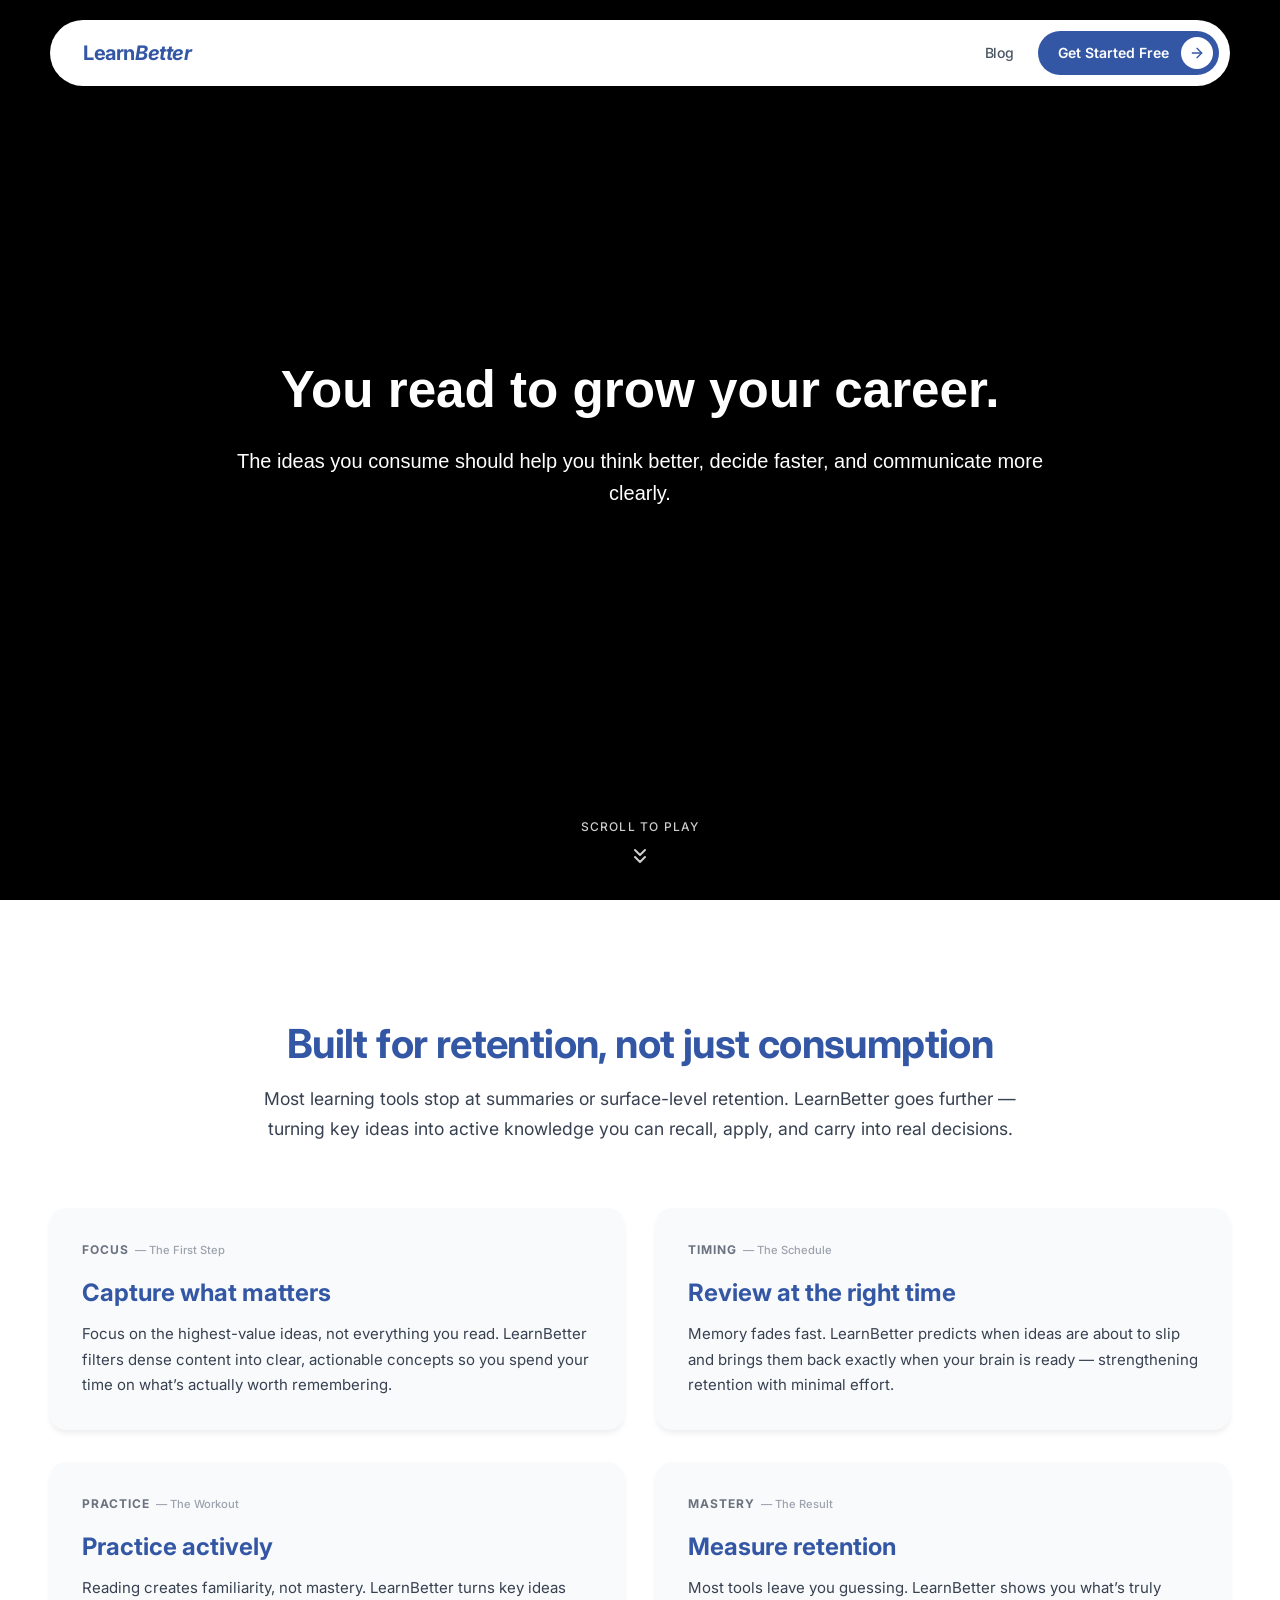
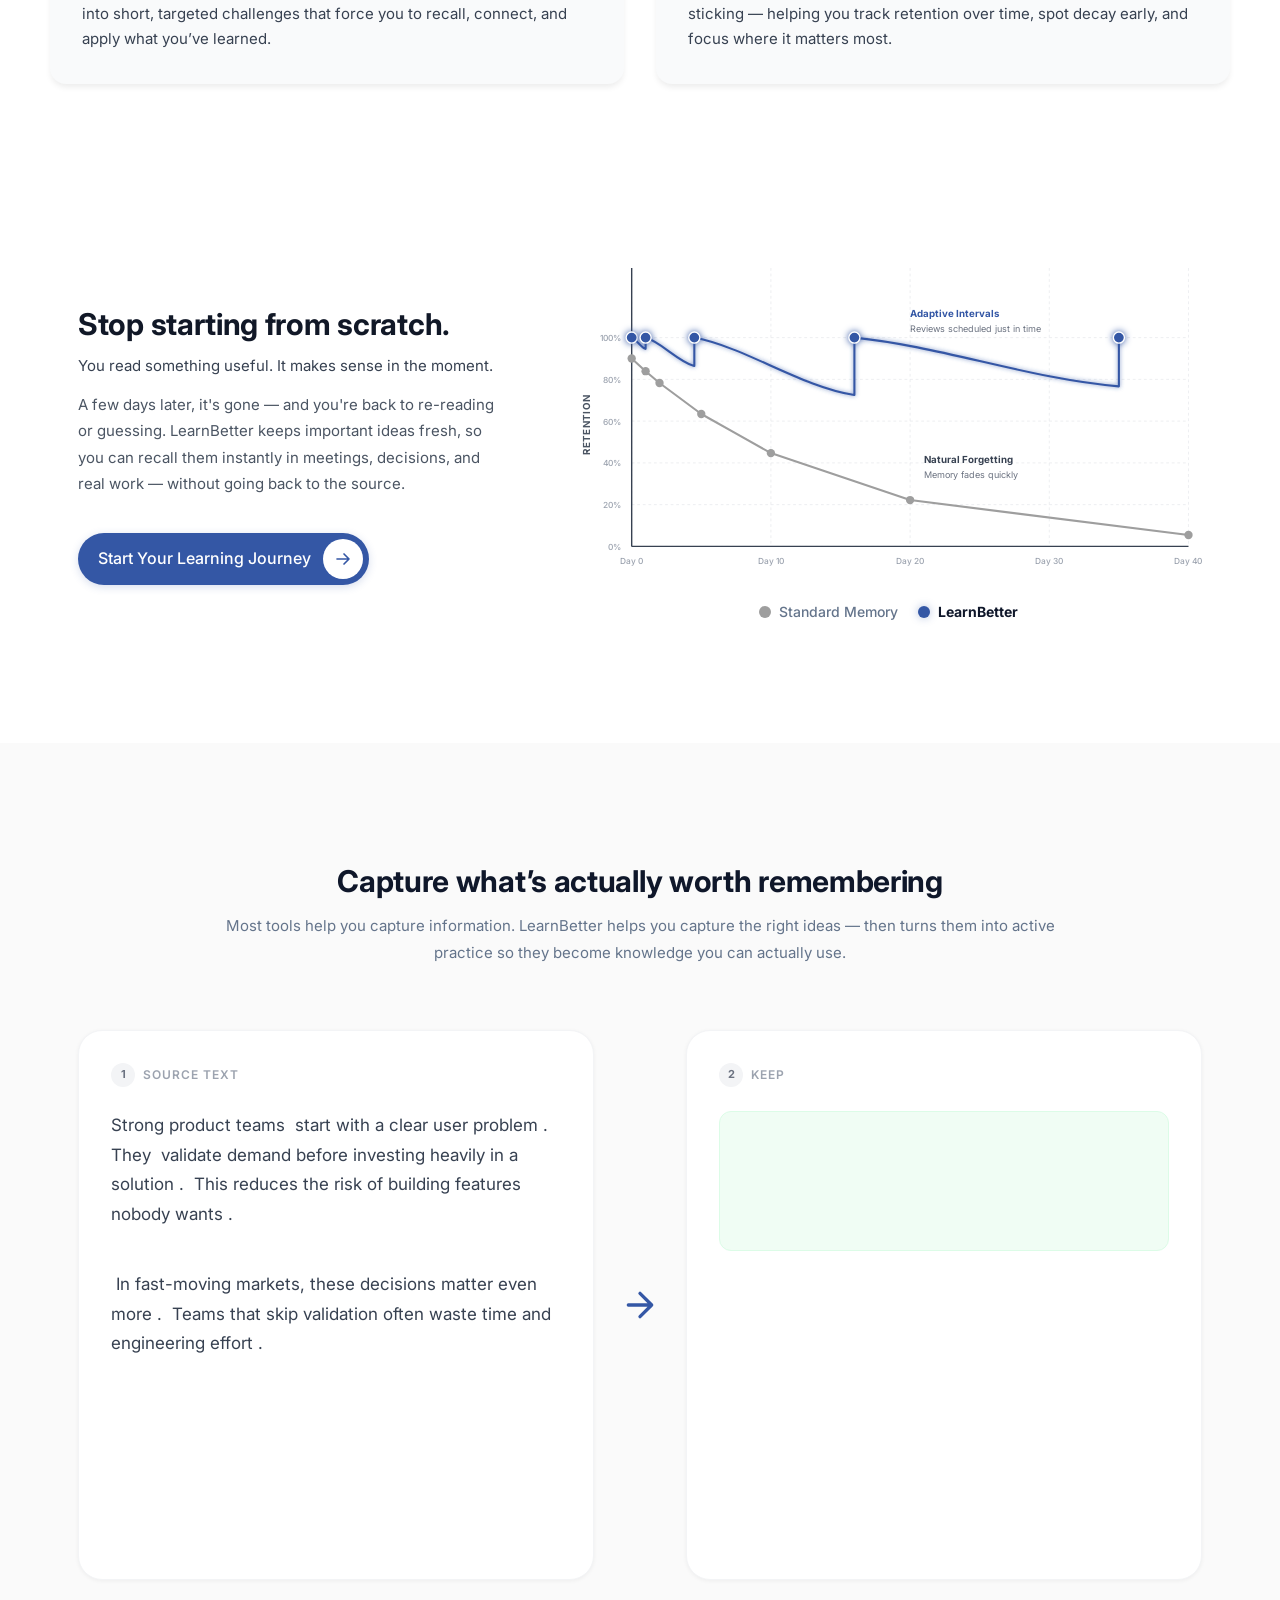
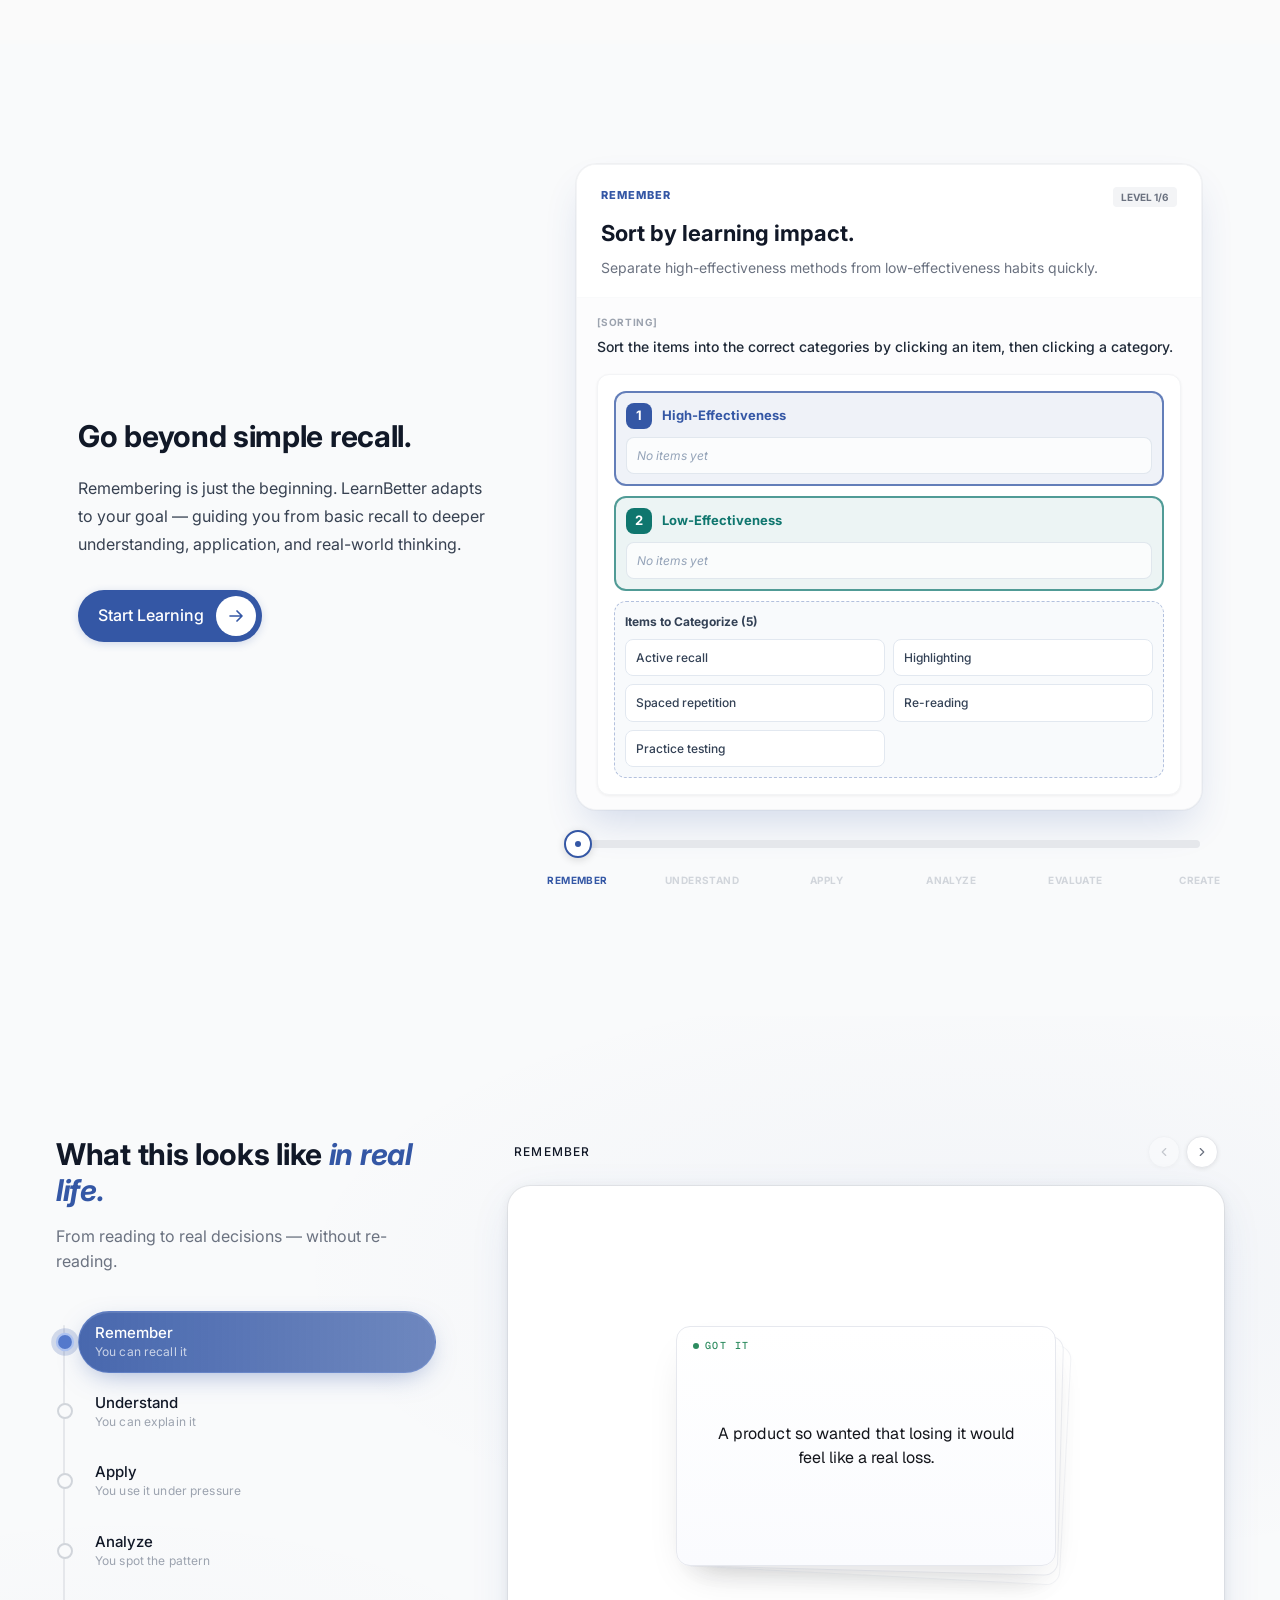
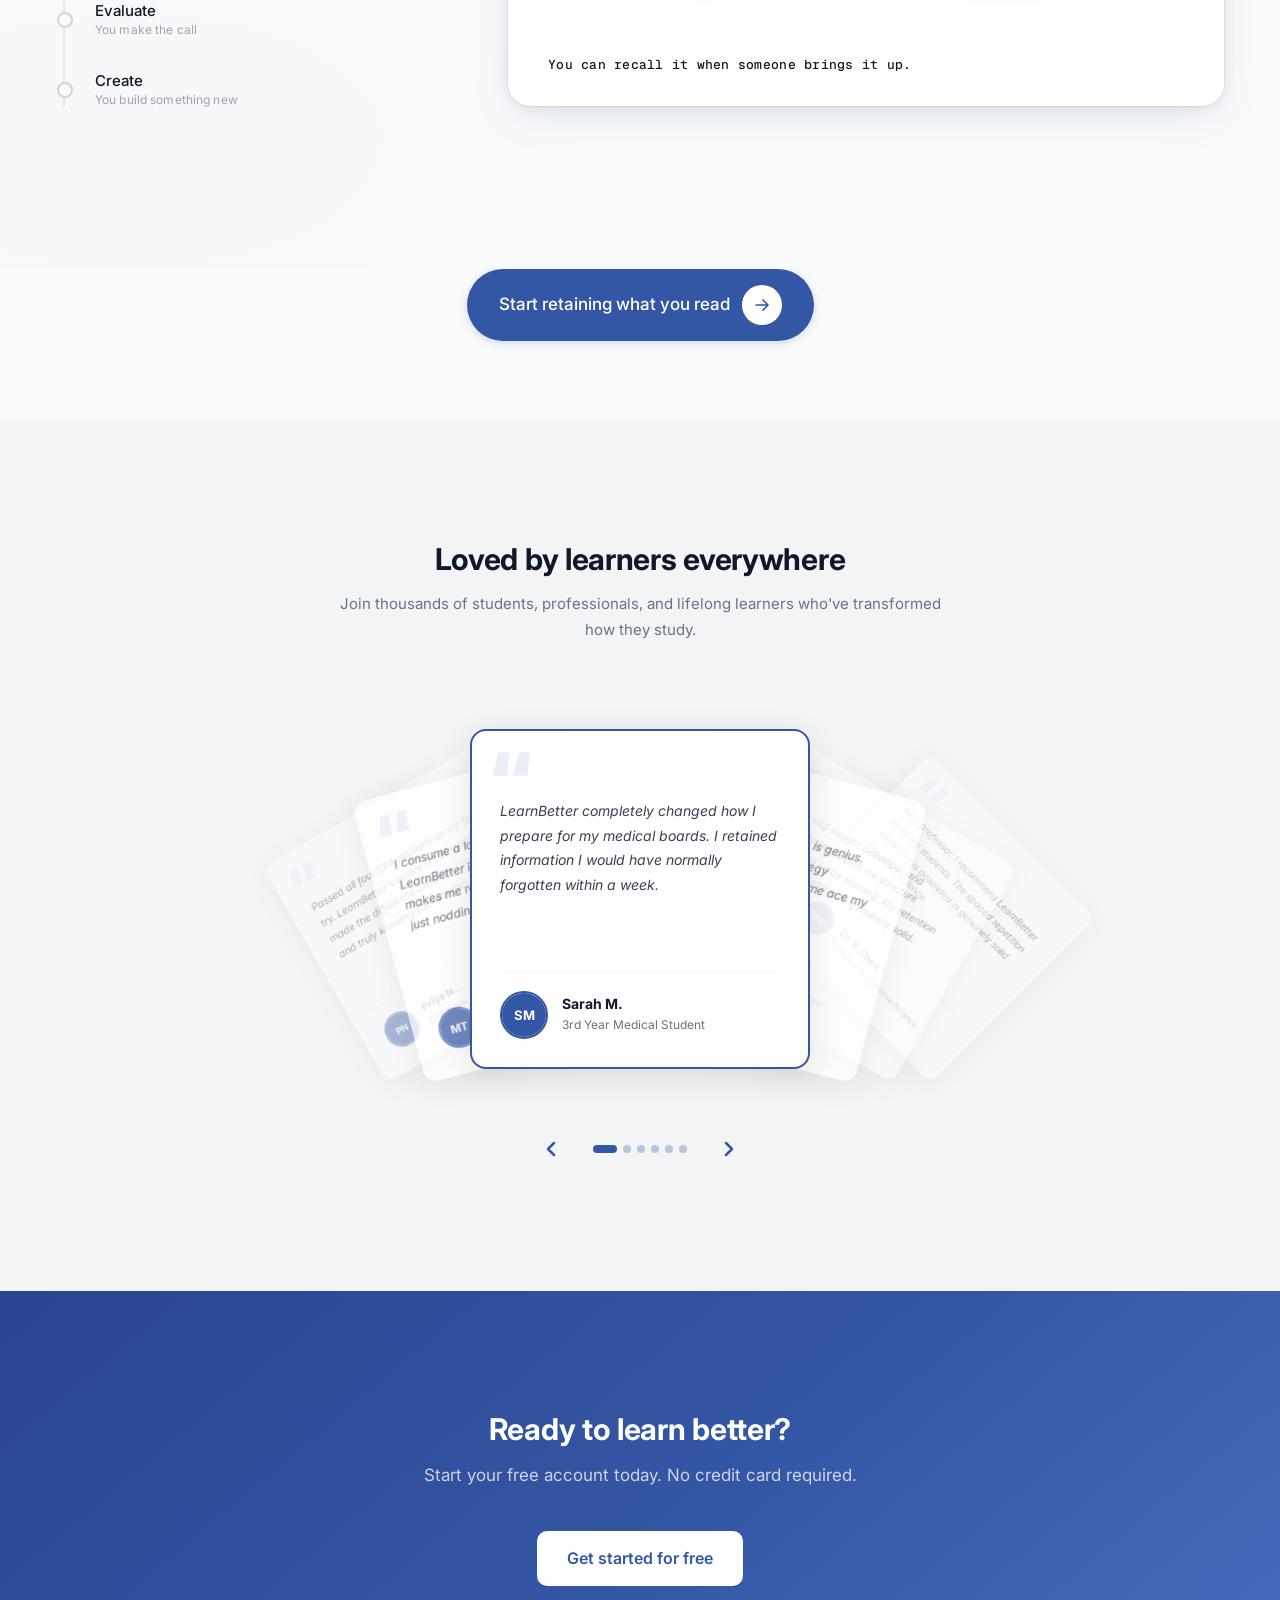
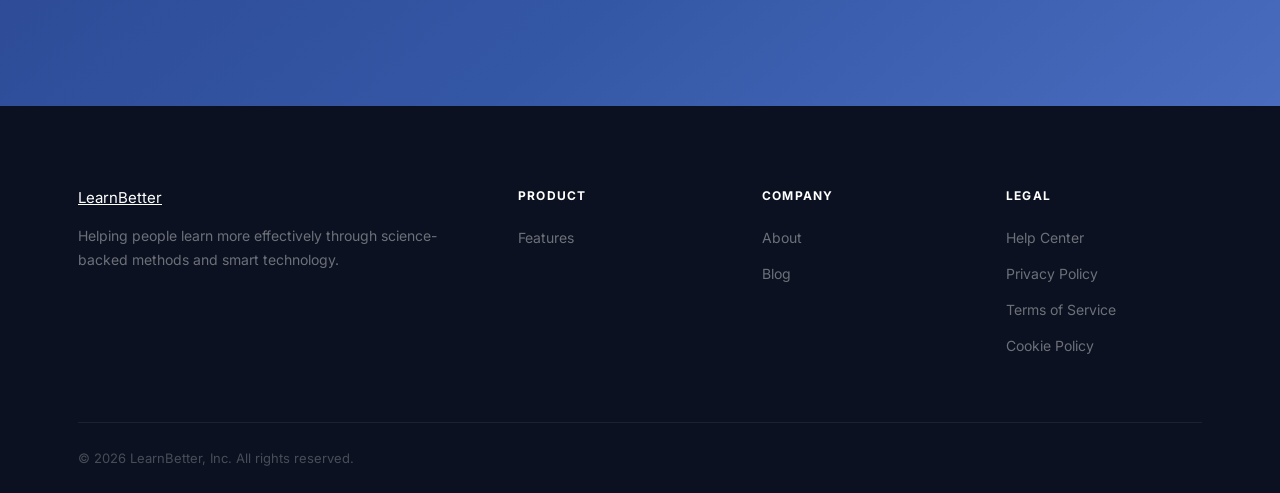
==== commit bcdd6cf9: "Add Bloom's progression section, nav updates, spacing fixes - Add new 'What this looks like in real " ====
--- a/index.html
+++ b/index.html
@@ -8,7 +8,511 @@
   <link rel="stylesheet" href="styles.css">
   <link rel="preconnect" href="https://fonts.googleapis.com">
   <link rel="preconnect" href="https://fonts.gstatic.com" crossorigin>
-  <link href="https://fonts.googleapis.com/css2?family=Inter:wght@300;400;500;600;700;800;900&display=swap" rel="stylesheet">
+  <link href="https://fonts.googleapis.com/css2?family=Inter:wght@300;400;500;600;700;800;900&family=Geist:wght@300;400;500;600;700&family=Geist+Mono:wght@400;500&family=Instrument+Serif:ital@0;1&display=swap" rel="stylesheet">
+<style>
+/* ── Bloom's Progression — scoped ─────────────── */
+:root {
+  --bp-bg:   #F9FAFB;
+  --bp-bg2:  #F3F4F6;
+  --bp-bg3:  #E5E7EB;
+  --bp-line: #E5E7EB;
+  --bp-line2:#D1D5DB;
+  --bp-ink:  #111827;
+  --bp-ink2: #6B7280;
+  --bp-ink3: #9CA3AF;
+  --bp-acc:  #3457A5;
+  --bp-acc2: #5479CC;
+  --bp-glow: rgba(52,87,165,0.20);
+  --bp-soft: #EEF3FC;
+  --bp-ci:   #14161C;
+  --bp-ci2:  #5A6070;
+  --bp-ci3:  #9097A8;
+  --bp-cl:   #E6E8EE;
+  --bp-warn: #C97070;
+  --bp-good: #2C8B5F;
+  --bp-m1:   #E8A87C;
+  --bp-m2:   #C38D9E;
+}
+section.blooms {
+  position: relative;
+  padding: 120px 56px 140px;
+  background: var(--bp-bg);
+  overflow: hidden;
+  color: var(--bp-ink);
+  font-family: "Inter", ui-sans-serif, system-ui, sans-serif;
+  -webkit-font-smoothing: antialiased;
+}
+section.blooms::before {
+  content: "";
+  position: absolute; inset: 0;
+  background:
+    radial-gradient(1200px 500px at 78% 30%, rgba(52,87,165,0.04), transparent 60%),
+    radial-gradient(800px 400px at 10% 85%, rgba(52,87,165,0.02), transparent 60%);
+  pointer-events: none;
+}
+section.blooms .bp-inner {
+  position: relative; max-width: 1280px; margin: 0 auto;
+  display: grid; grid-template-columns: 380px 1fr; gap: 72px; align-items: start;
+}
+section.blooms .bp-left { }
+section.blooms .bp-eyebrow {
+  font: 500 12px/1 "Inter", sans-serif;
+  letter-spacing: 0.12em; text-transform: uppercase; color: var(--bp-ink3);
+  display: flex; align-items: center; gap: 10px; margin-bottom: 22px;
+}
+section.blooms .bp-eyebrow .dot {
+  width: 6px; height: 6px; border-radius: 50%;
+  background: var(--bp-acc); box-shadow: 0 0 8px var(--bp-glow);
+}
+section.blooms h2.bp-title {
+  font: 700 30px/1.2 "Inter", sans-serif;
+  letter-spacing: -0.01em; margin: 0 0 16px; color: var(--bp-ink);
+}
+section.blooms h2.bp-title em { font-style: italic; color: var(--bp-acc); font-weight: 700; }
+section.blooms .bp-sub {
+  font: 400 16px/1.6 "Inter", sans-serif;
+  color: var(--bp-ink2); margin: 0 0 36px; max-width: 340px;
+}
+section.blooms .bp-chips { position: relative; padding-left: 22px; }
+section.blooms .bp-spine {
+  position: absolute; left: 7px; top: 14px; bottom: 14px;
+  width: 2px; background: var(--bp-line); border-radius: 2px; overflow: hidden;
+}
+section.blooms .bp-spine-fill {
+  position: absolute; left: 0; top: 0; width: 100%;
+  background: linear-gradient(to bottom, var(--bp-acc2), var(--bp-acc));
+  border-radius: 2px;
+  transition: height 420ms cubic-bezier(.2,.8,.2,1);
+  box-shadow: 0 0 18px var(--bp-glow);
+}
+section.blooms .bp-chip {
+  position: relative;
+  display: grid; grid-template-columns: auto 1fr;
+  align-items: center; gap: 14px;
+  padding: 12px 18px 12px 16px; margin-bottom: 8px;
+  border-radius: 999px;
+  background: transparent; border: 1px solid transparent;
+  color: var(--bp-ink2); cursor: pointer;
+  transition: background 200ms, border-color 200ms, color 200ms;
+  text-align: left; font: inherit; width: 100%;
+}
+section.blooms .bp-chip:hover { background: #fff; border-color: var(--bp-line2); color: var(--bp-ink); box-shadow: 0 2px 8px rgba(0,0,0,0.06); }
+section.blooms .bp-chip .bead {
+  position: absolute; left: -22px;
+  width: 16px; height: 16px; border-radius: 50%;
+  background: var(--bp-bg); border: 2px solid var(--bp-line2);
+  transition: all 200ms;
+}
+section.blooms .bp-chip.done .bead { background: var(--bp-acc); border-color: var(--bp-acc2); }
+section.blooms .bp-chip.active .bead {
+  background: var(--bp-acc2); border-color: #AEC3F0; transform: scale(1.15);
+  box-shadow: 0 0 0 4px var(--bp-glow);
+}
+section.blooms .bp-chip .ch-label { display: flex; flex-direction: column; gap: 2px; min-width: 0; }
+section.blooms .bp-chip .ch-title { font: 500 15px/1.2 "Inter", sans-serif; color: var(--bp-ink); }
+section.blooms .bp-chip .ch-sub   { font: 400 12px/1.3 "Inter", sans-serif; color: var(--bp-ink3); letter-spacing: 0.01em; }
+section.blooms .bp-chip.active {
+  background: linear-gradient(90deg, rgba(52,87,165,0.9), rgba(52,87,165,0.7));
+  border-color: rgba(132,163,231,0.35); color: #fff;
+  box-shadow: 0 8px 28px -10px rgba(52,87,165,0.55), inset 0 1px 0 rgba(255,255,255,0.12);
+}
+section.blooms .bp-chip.active .ch-title { color: #fff; }
+section.blooms .bp-chip.active .ch-sub   { color: rgba(255,255,255,0.7); }
+
+/* Stage */
+section.blooms .bp-stage { position: relative; min-height: 560px; }
+section.blooms .bp-stage-meta {
+  display: flex; align-items: center; justify-content: space-between;
+  margin-bottom: 18px; padding: 0 6px;
+}
+section.blooms .bp-level {
+  font: 500 12px/1 "Inter", sans-serif;
+  letter-spacing: 0.10em; text-transform: uppercase; color: var(--bp-ink3);
+  display: flex; align-items: center; gap: 10px;
+}
+section.blooms .bp-avatar {
+  width: 22px; height: 22px; border-radius: 50%;
+  background: linear-gradient(135deg, var(--bp-m1), var(--bp-m2));
+  display: grid; place-items: center;
+  font: 500 11px/1 "Geist", sans-serif; color: #fff;
+}
+section.blooms .bp-level b { color: var(--bp-ink); font-weight: 500; }
+section.blooms .bp-pager { display: flex; gap: 6px; }
+section.blooms .bp-pager button {
+  width: 32px; height: 32px; border-radius: 50%;
+  background: #fff; border: 1px solid var(--bp-line);
+  color: var(--bp-ink2); cursor: pointer;
+  display: grid; place-items: center; transition: all 180ms;
+  box-shadow: 0 1px 4px rgba(0,0,0,0.08);
+}
+section.blooms .bp-pager button:hover:not(:disabled) { background: var(--bp-bg2); border-color: var(--bp-line2); color: var(--bp-ink); }
+section.blooms .bp-pager button:disabled { opacity: 0.35; cursor: not-allowed; }
+
+section.blooms .bp-card-wrap {
+  position: relative; border-radius: 22px;
+  background: #fff;
+  min-height: 520px; overflow: hidden;
+  box-shadow: 0 12px 48px -12px rgba(52,87,165,0.18), 0 2px 12px rgba(0,0,0,0.07), 0 0 0 1px rgba(0,0,0,0.05);
+  transition: background 400ms ease;
+}
+section.blooms .bp-card {
+  position: absolute; inset: 0;
+  padding: 40px;
+  color: var(--bp-ci);
+  display: flex; flex-direction: column;
+  opacity: 0; transform: translateX(40px);
+  pointer-events: none;
+  transition: opacity 260ms ease-out, transform 320ms cubic-bezier(.2,.8,.2,1);
+}
+section.blooms .bp-card.bp-leaving { opacity: 0; transform: translateX(-40px); transition: opacity 180ms, transform 200ms; }
+section.blooms .bp-card.bp-active  { opacity: 1; transform: translateX(0); pointer-events: auto; transition-delay: 120ms; }
+
+section.blooms .bp-caption {
+  position: absolute; left: 40px; bottom: 32px; right: 40px;
+  display: flex; align-items: baseline; justify-content: space-between; gap: 20px;
+  font: 500 13px/1.4 "Geist Mono", monospace; letter-spacing: 0.02em; color: var(--bp-ci2);
+}
+section.blooms .bp-caption .idx { font-size: 10px; letter-spacing: 0.18em; text-transform: uppercase; color: var(--bp-ci3); }
+section.blooms .bp-caption b { color: var(--bp-ci); font-weight: 500; }
+section.blooms .bp-viz { flex: 1; display: grid; place-items: center; min-height: 0; }
+
+/* ── Card 1: Remember ── */
+section.blooms .flashcard { position: relative; width: 380px; height: 240px; perspective: 1000px; }
+section.blooms .flashcard .face {
+  position: absolute; inset: 0; border-radius: 14px;
+  background: #fff; border: 1.5px solid var(--bp-cl);
+  box-shadow: 0 18px 40px -18px rgba(20,22,28,0.18);
+  display: grid; place-items: center; padding: 24px;
+  backface-visibility: hidden; transition: transform 800ms cubic-bezier(.2,.9,.2,1.05);
+}
+section.blooms .flashcard .bp-front { transform: rotateY(0); }
+section.blooms .flashcard .bp-back  { transform: rotateY(180deg); background: linear-gradient(180deg,#fff,#FAFBFE); }
+section.blooms .bp-card.bp-active .flashcard .bp-front { animation: bpFlipFront 1800ms cubic-bezier(.2,.9,.2,1.05) 400ms forwards; }
+section.blooms .bp-card.bp-active .flashcard .bp-back  { animation: bpFlipBack  1800ms cubic-bezier(.2,.9,.2,1.05) 400ms forwards; }
+@keyframes bpFlipFront { 0%,30%{transform:rotateY(0)} 70%,100%{transform:rotateY(-180deg)} }
+@keyframes bpFlipBack  { 0%,30%{transform:rotateY(180deg)} 70%,100%{transform:rotateY(0)} }
+section.blooms .flashcard .bp-front .ft {
+  font: 400 38px/1.05 "Instrument Serif", Georgia, serif;
+  letter-spacing: -0.015em; text-align: center; color: var(--bp-ci);
+}
+section.blooms .flashcard .bp-front .kbd {
+  position: absolute; bottom: 14px; right: 16px;
+  font: 500 10px/1 "Geist Mono", monospace; color: var(--bp-ci3); letter-spacing: 0.12em;
+  display: flex; align-items: center; gap: 6px;
+}
+section.blooms .flashcard .bp-front .kbd span { border: 1px solid var(--bp-cl); border-radius: 4px; padding: 3px 5px; background: #fff; }
+section.blooms .flashcard .bp-back .def { font: 400 16px/1.5 "Geist", sans-serif; text-align: center; color: var(--bp-ci); max-width: 300px; }
+section.blooms .flashcard .bp-back .got {
+  position: absolute; top: 14px; left: 16px;
+  font: 500 10px/1 "Geist Mono", monospace; color: var(--bp-good);
+  letter-spacing: 0.14em; text-transform: uppercase;
+  display: flex; align-items: center; gap: 6px;
+}
+section.blooms .flashcard .bp-back .got::before { content:""; width:6px; height:6px; border-radius:50%; background:var(--bp-good); }
+section.blooms .fc-stack { position: absolute; inset: 0; pointer-events: none; }
+section.blooms .fc-stack i {
+  position: absolute; width: 380px; height: 240px; border-radius: 14px;
+  background: #fff; border: 1.5px solid var(--bp-cl); box-shadow: 0 14px 30px -16px rgba(20,22,28,0.12);
+}
+section.blooms .fc-stack i:nth-child(1) { top:10px; left:10px; transform:rotate(3deg); opacity:0.5; }
+section.blooms .fc-stack i:nth-child(2) { top:5px;  left:5px;  transform:rotate(1.5deg); opacity:0.75; }
+
+/* ── Card 2: Understand ── */
+section.blooms .c-understand { background: linear-gradient(180deg,#FBFCFE,#fff); }
+section.blooms .translate { width:100%; max-width:520px; display:flex; flex-direction:column; gap:24px; align-items:center; }
+section.blooms .textbook {
+  width:100%; background:#fff; border:1px solid var(--bp-cl);
+  border-radius:8px; padding:18px 20px;
+  box-shadow:0 10px 24px -14px rgba(20,22,28,0.12);
+  animation: bpFadeUp 400ms ease-out 120ms both; position:relative;
+}
+section.blooms .textbook .src { font: 500 10px/1 "Geist Mono",monospace; letter-spacing:0.14em; text-transform:uppercase; color:var(--bp-ci3); margin-bottom:8px; }
+section.blooms .textbook .tdef { font: 400 16px/1.5 "Geist",sans-serif; color:var(--bp-ci2); position:relative; }
+section.blooms .textbook .strike {
+  position:absolute; left:-4px; right:-4px; top:50%; height:2px; background:var(--bp-warn);
+  transform:scaleX(0); transform-origin:left;
+  animation: bpStrike 500ms ease-out 700ms forwards;
+}
+@keyframes bpStrike { to { transform:scaleX(1); } }
+section.blooms .arrow-tr {
+  width:2px; height:28px; background:var(--bp-cl); position:relative;
+  animation: bpFadeUp 400ms ease-out 1100ms both;
+}
+section.blooms .arrow-tr::after {
+  content:""; position:absolute; left:-4px; bottom:-6px;
+  width:10px; height:10px; border-right:2px solid var(--bp-cl); border-bottom:2px solid var(--bp-cl); transform:rotate(45deg);
+}
+section.blooms .handwritten {
+  width:100%; padding:20px 24px;
+  background: repeating-linear-gradient(transparent 0,transparent 30px,rgba(52,87,165,0.08) 30px,rgba(52,87,165,0.08) 31px);
+  border-left:3px solid var(--bp-acc); border-radius:4px 10px 10px 4px;
+  animation: bpFadeUp 500ms ease-out 1300ms both;
+}
+section.blooms .handwritten .lbl {
+  font: 500 10px/1 "Geist Mono",monospace; letter-spacing:0.14em; text-transform:uppercase; color:var(--bp-acc);
+  margin-bottom:10px; display:flex; align-items:center; gap:6px;
+}
+section.blooms .handwritten .lbl::before { content:""; width:6px; height:6px; border-radius:50%; background:var(--bp-acc); }
+section.blooms .handwritten .hw-text {
+  font: 400 22px/1.45 "Instrument Serif",Georgia,serif; font-style:italic;
+  color:var(--bp-ci); letter-spacing:-0.005em;
+}
+section.blooms .handwritten .hw-text b { font-weight:500; font-style:normal; background:#FFF4D6; padding:1px 6px; border-radius:3px; }
+
+/* ── Card 2: Understand (chat) ── */
+section.blooms .understand-chat {
+  display: flex; flex-direction: column; gap: 18px;
+  width: 100%; max-width: 500px;
+}
+section.blooms .uc-row {
+  display: flex; align-items: flex-end; gap: 10px;
+  animation: bpFadeUp 400ms ease-out both;
+}
+section.blooms .uc-outgoing { flex-direction: row-reverse; }
+section.blooms .uc-avatar {
+  width: 34px; height: 34px; border-radius: 50%; flex-shrink: 0;
+  display: grid; place-items: center;
+  font: 600 13px/1 "Inter", sans-serif; color: #fff;
+}
+section.blooms .uc-them { background: #9CA3AF; }
+section.blooms .uc-you  { background: var(--bp-acc); }
+section.blooms .uc-bubble {
+  max-width: 380px; padding: 14px 18px; border-radius: 18px;
+  font: 400 15px/1.55 "Inter", sans-serif; color: var(--bp-ci);
+}
+section.blooms .uc-bubble-them {
+  background: #F3F4F6; border-radius: 4px 18px 18px 18px;
+  color: var(--bp-ci2);
+}
+section.blooms .uc-bubble-you {
+  background: var(--bp-acc); color: #fff;
+  border-radius: 18px 4px 18px 18px;
+}
+section.blooms .uc-bubble-you b { font-weight: 700; color: #fff; background: rgba(255,255,255,0.2); padding: 1px 5px; border-radius: 3px; }
+section.blooms .uc-name {
+  font: 600 10px/1 "Inter", sans-serif; letter-spacing: 0.1em;
+  text-transform: uppercase; margin-bottom: 6px; opacity: 0.6;
+}
+section.blooms .uc-tag {
+  display: flex; align-items: center; gap: 7px;
+  font: 500 12px/1 "Inter", sans-serif;
+  color: var(--bp-good); padding-left: 44px;
+  animation: bpFadeUp 400ms ease-out both;
+}
+section.blooms .uc-tag svg { stroke: var(--bp-good); flex-shrink: 0; }
+
+/* ── Card 3: Apply ── */
+section.blooms .c-apply { background:#FBFCFE; }
+section.blooms .apply-flow {
+  display:grid; grid-template-columns:1fr auto 1fr;
+  align-items:center; gap:24px; width:100%; max-width:620px;
+}
+section.blooms .bp-situation, section.blooms .bp-response {
+  background:#fff; border:1px solid var(--bp-cl); border-radius:14px;
+  padding:22px 22px 20px; min-height:200px;
+  display:flex; flex-direction:column; gap:12px; justify-content:space-between;
+  box-shadow:0 10px 28px -18px rgba(20,22,28,0.18);
+  animation: bpFadeUp 500ms ease-out both;
+}
+section.blooms .bp-situation { animation-delay:120ms; }
+section.blooms .bp-response  { animation-delay:520ms; border-color:rgba(52,87,165,0.35); background:linear-gradient(180deg,#fff,var(--bp-soft)); }
+section.blooms .blk-lbl {
+  font: 500 10px/1 "Geist Mono",monospace; letter-spacing:0.14em; text-transform:uppercase;
+  color:var(--bp-ci3); display:flex; align-items:center; gap:8px;
+}
+section.blooms .blk-lbl.acc { color:var(--bp-acc); }
+section.blooms .blk-lbl .icon {
+  width:16px; height:16px; border-radius:4px; background:#F4F6FB; display:grid; place-items:center; color:var(--bp-ci3);
+}
+section.blooms .blk-lbl.acc .icon { background:var(--bp-acc); color:#fff; }
+section.blooms .sit-stats { display:flex; gap:18px; flex-wrap:wrap; }
+section.blooms .sit-stat  { display:flex; flex-direction:column; gap:2px; }
+section.blooms .sit-stat .sv { font: 500 26px/1 "Instrument Serif",Georgia,serif; color:var(--bp-ci); letter-spacing:-0.01em; }
+section.blooms .sit-stat .sv.hot  { color:var(--bp-good); }
+section.blooms .sit-stat .sv.cold { color:var(--bp-warn); }
+section.blooms .sit-stat .sl { font: 500 10px/1.2 "Geist Mono",monospace; letter-spacing:0.08em; color:var(--bp-ci3); text-transform:uppercase; }
+section.blooms .sit-q { font: 400 15px/1.4 "Geist",sans-serif; color:var(--bp-ci2); padding-top:4px; border-top:1px dashed var(--bp-cl); }
+section.blooms .sit-q b { color:var(--bp-ci); font-weight:500; }
+section.blooms .apply-arrow {
+  width:56px; height:56px; border-radius:50%; background:var(--bp-acc); color:#fff;
+  display:grid; place-items:center; box-shadow:0 10px 22px -8px var(--bp-glow);
+  animation: bpArrowPop 500ms cubic-bezier(.2,.9,.2,1.2) 380ms both;
+}
+@keyframes bpArrowPop { from{opacity:0;transform:scale(0.4);} to{opacity:1;transform:scale(1);} }
+section.blooms .apply-arrow svg { width:22px; height:22px; }
+section.blooms .resp-act { font: 400 22px/1.3 "Instrument Serif",Georgia,serif; color:var(--bp-ci); letter-spacing:-0.005em; }
+section.blooms .resp-act b { font-weight:500; font-style:normal; background:#FFF4D6; padding:1px 6px; border-radius:3px; }
+section.blooms .resp-meta { font: 500 11px/1 "Geist Mono",monospace; letter-spacing:0.1em; color:var(--bp-acc); display:flex; align-items:center; gap:8px; }
+section.blooms .resp-meta::before { content:""; width:6px; height:6px; border-radius:50%; background:var(--bp-acc); }
+
+/* ── Card 4: Analyze ── */
+section.blooms .c-analyze { background:linear-gradient(180deg,#FBFCFE,#fff); }
+section.blooms .compare {
+  display:grid; grid-template-columns:1fr auto 1fr;
+  gap:24px; align-items:center; width:100%; max-width:620px;
+}
+section.blooms .bp-panel {
+  background:#fff; border:1px solid var(--bp-cl); border-radius:12px; padding:20px;
+  display:flex; flex-direction:column; gap:14px;
+  animation: bpFadeUp 500ms ease-out both;
+}
+section.blooms .bp-panel:nth-child(1){ animation-delay:120ms; }
+section.blooms .bp-panel:nth-child(3){ animation-delay:260ms; }
+section.blooms .bp-panel .plabel {
+  font: 500 10px/1 "Geist Mono",monospace; letter-spacing:0.14em; text-transform:uppercase; color:var(--bp-ci3);
+  display:flex; align-items:center; gap:6px;
+}
+section.blooms .bp-panel.pgood .plabel { color:var(--bp-good); }
+section.blooms .bp-panel.pgood .plabel::before { content:""; width:8px; height:8px; border-radius:50%; background:var(--bp-good); }
+section.blooms .bp-panel.pbad  .plabel { color:var(--bp-warn); }
+section.blooms .bp-panel.pbad  .plabel::before { content:""; width:8px; height:8px; border-radius:50%; background:var(--bp-warn); }
+section.blooms .bp-panel h4 { margin:0; font: 500 18px/1.2 "Geist",sans-serif; color:var(--bp-ci); letter-spacing:-0.01em; }
+section.blooms .bp-chart { height:72px; display:flex; align-items:flex-end; gap:6px; }
+section.blooms .bp-chart .bp-bar {
+  flex:1; border-radius:3px 3px 0 0;
+  background:linear-gradient(180deg,var(--bp-good),rgba(44,139,95,0.6));
+  animation: bpBarGrow 600ms cubic-bezier(.2,.9,.2,1) both; transform-origin:bottom;
+}
+section.blooms .bp-panel.pbad .bp-chart .bp-bar { background:linear-gradient(180deg,var(--bp-warn),rgba(201,112,112,0.6)); }
+@keyframes bpBarGrow { from{transform:scaleY(0);} to{transform:scaleY(1);} }
+section.blooms .bp-panel.pgood .bp-chart .bp-bar:nth-child(1){ animation-delay:180ms; height:30%; }
+section.blooms .bp-panel.pgood .bp-chart .bp-bar:nth-child(2){ animation-delay:240ms; height:42%; }
+section.blooms .bp-panel.pgood .bp-chart .bp-bar:nth-child(3){ animation-delay:300ms; height:55%; }
+section.blooms .bp-panel.pgood .bp-chart .bp-bar:nth-child(4){ animation-delay:360ms; height:72%; }
+section.blooms .bp-panel.pgood .bp-chart .bp-bar:nth-child(5){ animation-delay:420ms; height:85%; }
+section.blooms .bp-panel.pgood .bp-chart .bp-bar:nth-child(6){ animation-delay:480ms; height:96%; }
+section.blooms .bp-panel.pbad  .bp-chart .bp-bar:nth-child(1){ animation-delay:320ms; height:90%; }
+section.blooms .bp-panel.pbad  .bp-chart .bp-bar:nth-child(2){ animation-delay:380ms; height:72%; }
+section.blooms .bp-panel.pbad  .bp-chart .bp-bar:nth-child(3){ animation-delay:440ms; height:48%; }
+section.blooms .bp-panel.pbad  .bp-chart .bp-bar:nth-child(4){ animation-delay:500ms; height:30%; }
+section.blooms .bp-panel.pbad  .bp-chart .bp-bar:nth-child(5){ animation-delay:560ms; height:18%; }
+section.blooms .bp-panel.pbad  .bp-chart .bp-bar:nth-child(6){ animation-delay:620ms; height:10%; }
+section.blooms .bp-panel .pfoot { font: 400 12px/1.4 "Geist Mono",monospace; color:var(--bp-ci3); letter-spacing:0.02em; }
+section.blooms .bp-panel .pfoot b { color:var(--bp-ci); font-weight:500; }
+section.blooms .vs-pivot {
+  width:44px; height:44px; border-radius:50%; background:#fff; border:1px solid var(--bp-cl);
+  display:grid; place-items:center; font: 500 11px/1 "Geist Mono",monospace;
+  letter-spacing:0.1em; color:var(--bp-ci2); text-transform:uppercase;
+  animation: bpVsIn 400ms cubic-bezier(.2,.8,.2,1.1) 400ms both;
+}
+@keyframes bpVsIn { from{opacity:0;transform:scale(0.5);} to{opacity:1;transform:scale(1);} }
+
+/* ── Card 5: Evaluate ── */
+section.blooms .c-evaluate { background:linear-gradient(180deg,#fff,#FBFCFE); }
+section.blooms .verdict-viz { display:flex; flex-direction:column; align-items:center; gap:24px; width:100%; max-width:560px; }
+section.blooms .bars-stack { width:100%; display:flex; flex-direction:column; gap:12px; }
+section.blooms .bar-row {
+  display:grid; grid-template-columns:130px 1fr auto;
+  align-items:center; gap:16px;
+  animation: bpFadeUp 400ms ease-out both;
+}
+section.blooms .bar-row:nth-child(1){ animation-delay:120ms; }
+section.blooms .bar-row:nth-child(2){ animation-delay:240ms; }
+section.blooms .bar-row:nth-child(3){ animation-delay:360ms; }
+section.blooms .bar-row .bopt { font: 500 14px/1.2 "Geist",sans-serif; color:var(--bp-ci); }
+section.blooms .bar-row .btrack { position:relative; height:28px; background:#F4F6FB; border-radius:6px; overflow:hidden; }
+section.blooms .bar-row .bfill {
+  position:absolute; left:0; top:0; bottom:0;
+  background:linear-gradient(90deg,rgba(90,96,112,0.3),rgba(90,96,112,0.6));
+  border-radius:6px;
+  animation: bpFillGrow 700ms cubic-bezier(.2,.8,.2,1) both; transform-origin:left;
+}
+@keyframes bpFillGrow { from{transform:scaleX(0);} to{transform:scaleX(1);} }
+section.blooms .bar-row.chosen .bfill { background:linear-gradient(90deg,var(--bp-acc2),var(--bp-acc)); box-shadow:0 0 20px -2px var(--bp-glow); }
+section.blooms .bar-row .btag { font: 500 10px/1 "Geist Mono",monospace; letter-spacing:0.1em; text-transform:uppercase; color:var(--bp-ci3); min-width:60px; text-align:right; }
+section.blooms .bar-row.chosen .btag { color:var(--bp-acc); font-weight:600; }
+section.blooms .bar-row.chosen .btag::after {
+  content:"✓"; margin-left:6px; display:inline-block;
+  width:18px; height:18px; line-height:18px;
+  background:var(--bp-acc); color:#fff; border-radius:50%;
+  text-align:center; font-size:11px; vertical-align:middle;
+}
+section.blooms .verdict-stamp {
+  display:flex; align-items:center; gap:10px; padding:10px 16px 10px 14px;
+  border:1.5px solid var(--bp-acc); border-radius:999px;
+  font: 500 11px/1 "Geist Mono",monospace; color:var(--bp-acc); letter-spacing:0.12em; text-transform:uppercase;
+  transform:rotate(-2deg);
+  animation: bpStampIn 500ms cubic-bezier(.2,.9,.2,1.2) 540ms both;
+}
+section.blooms .verdict-stamp .vmark {
+  width:20px; height:20px; border-radius:50%; background:var(--bp-acc); color:#fff; display:grid; place-items:center; font-size:12px;
+}
+@keyframes bpStampIn { from{opacity:0;transform:rotate(-8deg) scale(1.2);} to{opacity:1;transform:rotate(-2deg) scale(1);} }
+
+/* ── Card 6: Create ── */
+section.blooms .c-create {
+  background-image:
+    linear-gradient(rgba(52,87,165,0.05) 1px,transparent 1px),
+    linear-gradient(90deg,rgba(52,87,165,0.05) 1px,transparent 1px);
+  background-size:24px 24px;
+}
+section.blooms .framework { position:relative; width:100%; max-width:560px; display:flex; flex-direction:column; align-items:center; gap:14px; }
+section.blooms .fw-title {
+  align-self:center; padding:6px 14px; background:#fff; border:1px solid var(--bp-cl); border-radius:999px;
+  font: 500 11px/1 "Geist Mono",monospace; letter-spacing:0.12em; text-transform:uppercase; color:var(--bp-ci2);
+  display:flex; align-items:center; gap:8px;
+  animation: bpFadeUp 400ms ease-out 100ms both;
+}
+section.blooms .fw-title .m-av {
+  width:18px; height:18px; border-radius:50%;
+  background:linear-gradient(135deg,var(--bp-m1),var(--bp-m2));
+  color:#fff; display:grid; place-items:center; font: 500 9px/1 "Geist",sans-serif;
+}
+section.blooms .fw-title b { color:var(--bp-ci); font-weight:500; }
+section.blooms .loop { position:relative; width:520px; height:260px; }
+section.blooms .loop-svg { position:absolute; inset:0; overflow:visible; }
+section.blooms .loop-svg path {
+  stroke:var(--bp-acc); stroke-width:2.2; fill:none; stroke-linecap:round;
+  stroke-dasharray:1400; stroke-dashoffset:1400;
+  animation: bpDrawLine 1400ms ease-in-out 500ms forwards;
+  filter:drop-shadow(0 2px 6px rgba(52,87,165,0.18));
+}
+section.blooms .loop-svg .arrowhead { fill:var(--bp-acc); stroke:none; opacity:0; animation: bpFadeUp 300ms ease-out 1700ms forwards; }
+@keyframes bpDrawLine { to { stroke-dashoffset:0; } }
+section.blooms .fw-step { position:absolute; width:150px; text-align:center; animation: bpNodeIn 500ms cubic-bezier(.2,.9,.2,1.1) both; }
+section.blooms .fw-step .scircle {
+  width:72px; height:72px; border-radius:50%; margin:0 auto 10px; background:#fff;
+  border:2px solid var(--bp-acc); display:grid; place-items:center;
+  font: 500 28px/1 "Instrument Serif",Georgia,serif; color:var(--bp-acc);
+  box-shadow:0 10px 22px -10px var(--bp-glow);
+}
+section.blooms .fw-step .snm { font: 500 15px/1.2 "Geist",sans-serif; color:var(--bp-ci); letter-spacing:-0.005em; margin-bottom:2px; }
+section.blooms .fw-step .sgl { font: 400 12px/1.35 "Geist",sans-serif; color:var(--bp-ci2); max-width:140px; margin:0 auto; }
+section.blooms .fw-step.s1 { left:30px;  top:20px; animation-delay:200ms; }
+section.blooms .fw-step.s2 { left:185px; top:20px; animation-delay:380ms; }
+section.blooms .fw-step.s3 { left:340px; top:20px; animation-delay:560ms; }
+@keyframes bpNodeIn { from{opacity:0;transform:translateY(6px) scale(0.9);} to{opacity:1;transform:translateY(0) scale(1);} }
+section.blooms .wb-sig { margin-top:8px; font: 400 16px/1 "Instrument Serif",Georgia,serif; font-style:italic; color:var(--bp-ci2); animation: bpFadeUp 400ms ease-out 1800ms both; }
+
+@keyframes bpFadeUp { from{opacity:0;transform:translateY(6px);} to{opacity:1;transform:translateY(0);} }
+
+/* ── Mobile ── */
+@media (max-width: 980px) {
+  section.blooms { padding: 72px 20px 100px; }
+  section.blooms .bp-inner { grid-template-columns: 1fr; gap: 32px; }
+  section.blooms .bp-chips {
+    display: flex; padding-left: 0; gap: 8px;
+    overflow-x: auto; padding-bottom: 8px;
+  }
+  section.blooms .bp-chips::-webkit-scrollbar { display: none; }
+  section.blooms .bp-chip { flex: 0 0 auto; margin-bottom: 0; }
+  section.blooms .bp-chip .bead, section.blooms .bp-spine { display: none; }
+  section.blooms .bp-stage { min-height: 480px; }
+  section.blooms .bp-card { padding: 28px 24px; }
+  section.blooms .flashcard { width: 300px; height: 200px; }
+  section.blooms .fc-stack i { width: 300px; height: 200px; }
+  section.blooms .compare { grid-template-columns: 1fr; }
+  section.blooms .vs-pivot { justify-self: center; }
+  section.blooms .loop { width: 100%; max-width: 360px; height: 200px; }
+  section.blooms .fw-step { width: 100px; }
+  section.blooms .fw-step .scircle { width: 52px; height: 52px; font-size: 20px; }
+  section.blooms .fw-step.s1 { left: 5px;  top: 10px; }
+  section.blooms .fw-step.s2 { left: 105px; top: 10px; }
+  section.blooms .fw-step.s3 { left: 205px; top: 10px; }
+  section.blooms .apply-flow { grid-template-columns: 1fr; gap: 14px; }
+  section.blooms .apply-arrow { justify-self: center; transform: rotate(90deg); }
+}
+</style>
 </head>
 <body>
 
@@ -25,15 +529,13 @@
           alt="LearnBetter"
           class="nav-logo-img"
           onerror="this.style.display='none';this.nextElementSibling.style.display='block'">
-        <span class="nav-logo-text">LearnBetter</span>
+        <span class="nav-logo-text">Learn<em>Better</em></span>
       </a>
 
       <!-- Right side -->
       <div class="nav-right">
         <ul class="nav-links">
-          <li><a href="pricing.html">Pricing</a></li>
           <li><a href="blog.html">Blog</a></li>
-          <li><a href="#login">Log In</a></li>
         </ul>
         <a href="pricing.html" class="nav-cta">
           Get Started Free
@@ -50,9 +552,7 @@
 
     <!-- Mobile dropdown -->
     <div class="nav-mobile" id="navMobile">
-      <a href="pricing.html">Pricing</a>
       <a href="blog.html">Blog</a>
-      <a href="#login">Log In</a>
       <hr>
       <a href="pricing.html" class="nav-cta">
         Get Started Free
@@ -86,8 +586,8 @@
     <!-- Centred text -->
     <div class="sv-text-wrap">
       <div class="sv-text-inner" id="svTextInner">
-        <h1 class="sv-title" id="svTitle">Own What You Learn. Forever.</h1>
-        <p  class="sv-subtitle" id="svSubtitle">LearnBetter is the only platform that automates your learning by capturing and locking in the best ideas from everything you watch and read.</p>
+        <h1 class="sv-title" id="svTitle">You read to grow your career.</h1>
+        <p  class="sv-subtitle" id="svSubtitle">The ideas you consume should help you think better, decide faster, and communicate more clearly.</p>
       </div>
     </div>
 
@@ -112,8 +612,8 @@
 
     <!-- Header -->
     <div class="rs-header fade-up">
-      <h2 class="rs-heading">Retention, engineered.</h2>
-      <p class="rs-subheading">You don't just memorize; you engineer knowledge. We manage the entire biological lifecycle of a thought—from the moment you encounter it to the moment you master it.</p>
+      <h2 class="rs-heading">Built for retention, not just consumption</h2>
+      <p class="rs-subheading">Most learning tools stop at summaries or surface-level retention. LearnBetter goes further — turning key ideas into active knowledge you can recall, apply, and carry into real decisions.</p>
     </div>
 
     <!-- 2×2 Card Grid -->
@@ -121,53 +621,42 @@
 
       <div class="rs-card fade-up">
         <div class="rs-label-row">
-          <span class="rs-label">Encoding</span>
-          <span class="rs-sublabel">— The Input</span>
-        </div>
-        <h3 class="rs-card-headline">Breakdown &amp; Connect</h3>
-        <p class="rs-card-body">Don't just read words. We help you deconstruct complex articles into clear, single concepts—turning raw information into structured notes your brain can actually use.</p>
+          <span class="rs-label">FOCUS</span>
+          <span class="rs-sublabel">— The First Step</span>
+        </div>
+        <h3 class="rs-card-headline">Capture what matters</h3>
+        <p class="rs-card-body">Focus on the highest-value ideas, not everything you read. LearnBetter filters dense content into clear, actionable concepts so you spend your time on what’s actually worth remembering.</p>
       </div>
 
       <div class="rs-card fade-up">
         <div class="rs-label-row">
-          <span class="rs-label">Consolidation</span>
+          <span class="rs-label">TIMING</span>
           <span class="rs-sublabel">— The Schedule</span>
         </div>
-        <h3 class="rs-card-headline">Spaced Repetition</h3>
-        <p class="rs-card-body">Memories stabilize while you rest. Our algorithm calculates the perfect gap between reviews, ensuring you revisit a concept exactly when it's ready to be hardened into long-term memory.</p>
+        <h3 class="rs-card-headline">Review at the right time</h3>
+        <p class="rs-card-body">Memory fades fast. LearnBetter predicts when ideas are about to slip and brings them back exactly when your brain is ready — strengthening retention with minimal effort.</p>
       </div>
 
       <div class="rs-card fade-up">
         <div class="rs-label-row">
-          <span class="rs-label">Retrieval</span>
+          <span class="rs-label">PRACTICE</span>
           <span class="rs-sublabel">— The Workout</span>
         </div>
-        <h3 class="rs-card-headline">Active Recall</h3>
-        <p class="rs-card-body">Re-reading creates the illusion of knowing. We use 50+ question formats to force you to pull the answer from your mind, which is the only way to arrest forgetting.</p>
+        <h3 class="rs-card-headline">Practice actively</h3>
+        <p class="rs-card-body">Reading creates familiarity, not mastery. LearnBetter turns key ideas into short, targeted challenges that force you to recall, connect, and apply what you’ve learned.</p>
       </div>
 
       <div class="rs-card fade-up">
         <div class="rs-label-row">
-          <span class="rs-label">Retention</span>
+          <span class="rs-label">MASTERY</span>
           <span class="rs-sublabel">— The Result</span>
         </div>
-        <h3 class="rs-card-headline">Visual Progress</h3>
-        <p class="rs-card-body">See what sticks. Your Learning Garden visualizes your actual retention in real-time, showing you exactly which concepts are mastered and which ones are fading.</p>
-      </div>
-
-    </div>
-
-    <!-- CTA -->
-    <div class="rs-cta fade-up">
-      <a href="pricing.html" class="ada-btn">
-        <span>Start Learning Now</span>
-        <span class="ada-btn-circle">
-          <svg viewBox="0 0 24 24" fill="none" stroke="currentColor" stroke-width="2.5" stroke-linecap="round" stroke-linejoin="round">
-            <path d="M13.5 4.5L21 12m0 0l-7.5 7.5M21 12H3"/>
-          </svg>
-        </span>
-      </a>
-    </div>
+        <h3 class="rs-card-headline">Measure retention</h3>
+        <p class="rs-card-body">Most tools leave you guessing. LearnBetter shows you what’s truly sticking — helping you track retention over time, spot decay early, and focus where it matters most.</p>
+      </div>
+
+    </div>
+
 
   </div>
 </section>
@@ -181,9 +670,9 @@
 
       <!-- Left: text pillar -->
       <div class="fc-content fade-up">
-        <h2 class="pillar-h2">The Time Saver</h2>
-        <h4 class="fc-subhead">Never re-read a chapter again.</h4>
-        <p class="pillar-description">Passive reading is a leaky bucket — you naturally forget most of what you consume within days. Spaced repetition stops this decay. Instead of wasting hours re-reading entire articles to "refresh," the algorithm intercepts specific concepts exactly when they fade.</p>
+        <h2 class="pillar-h2">Stop starting from scratch.</h2>
+        <h4 class="fc-subhead">You read something useful. It makes sense in the moment.</h4>
+        <p class="pillar-description">A few days later, it's gone — and you're back to re-reading or guessing. LearnBetter keeps important ideas fresh, so you can recall them instantly in meetings, decisions, and real work — without going back to the source.</p>
         <a href="pricing.html" class="ada-btn" style="margin-top:36px;">
           <span>Start Your Learning Journey</span>
           <span class="ada-btn-circle">
@@ -220,8 +709,8 @@
   <div class="ctq-inner">
 
     <div class="section-header fade-up">
-      <h2>Master the Ideas That Move You Forward</h2>
-      <p>Focus your energy on high-value insights. LearnBetter turns your best takeaways into active questions to build permanent knowledge.</p>
+      <h2>Capture what’s actually worth remembering</h2>
+      <p>Most tools help you capture information. LearnBetter helps you capture the right ideas — then turns them into active practice so they become knowledge you can actually use.</p>
     </div>
 
     <div class="ctq-layout" id="ctqContainer">
@@ -230,7 +719,7 @@
       <div class="ctq-card" id="ctqLeft">
         <div class="ctq-card-label">
           <span class="ctq-num">1</span>
-          <span class="ctq-label-text">Source Text</span>
+          <span class="ctq-label-text">Source text</span>
         </div>
         <div class="ctq-text-area" id="ctqTextArea">
           <!-- rendered by JS -->
@@ -249,14 +738,14 @@
       <div class="ctq-card" id="ctqRight">
         <div class="ctq-card-label">
           <span class="ctq-num">2</span>
-          <span class="ctq-label-text">Concept Filtering</span>
+          <span class="ctq-label-text">Keep</span>
         </div>
 
         <div class="ctq-accepted-wrap" id="ctqAcceptedWrap"></div>
 
         <div class="ctq-divider" id="ctqDivider">
           <div class="ctq-divider-line"></div>
-          <span class="ctq-divider-text">Irrelevant concepts filtered out</span>
+          <span class="ctq-divider-text">Filter out</span>
           <div class="ctq-divider-line"></div>
         </div>
 
@@ -265,17 +754,6 @@
 
     </div>
 
-    <!-- CTA -->
-    <div class="ctq-cta fade-up">
-      <a href="pricing.html" class="ada-btn">
-        <span>Learn more</span>
-        <span class="ada-btn-circle">
-          <svg viewBox="0 0 24 24" fill="none" stroke="currentColor" stroke-width="2.5" stroke-linecap="round" stroke-linejoin="round">
-            <path d="M13.5 4.5L21 12m0 0l-7.5 7.5M21 12H3"/>
-          </svg>
-        </span>
-      </a>
-    </div>
 
   </div>
 </section>
@@ -289,8 +767,8 @@
 
       <!-- Left column -->
       <div class="blooms-left fade-up">
-        <h2 class="blooms-heading">Align Practice with Purpose</h2>
-        <p class="blooms-subheading">Set your goal and watch the questions follow. LearnBetter instantly turns any video or article into a personalized path of 40+ matching, sorting, and ranking drills. Every session starts with foundational facts and scales up to match your intent — stopping exactly at the thinking level you want to reach.</p>
+        <h2 class="blooms-heading">Go beyond simple recall.</h2>
+        <p class="blooms-subheading">Remembering is just the beginning. LearnBetter adapts to your goal — guiding you from basic recall to deeper understanding, application, and real-world thinking.</p>
         <a href="pricing.html" class="ada-btn" style="margin-top:32px;display:inline-flex;">
           <span>Start Learning</span>
           <span class="ada-btn-circle">
@@ -352,54 +830,224 @@
   </div>
 </section>
 
-
 <!-- ═══════════════════════════════════════════
-     THREE STEPS TO MASTERY
+     BLOOM'S PROGRESSION
 ════════════════════════════════════════════ -->
-<section class="steps-section">
+<section class="blooms" id="blooms">
+  <div class="bp-inner">
+
+    <!-- Left column -->
+    <div class="bp-left">
+      <h2 class="bp-title">What this looks like <em>in real life.</em></h2>
+      <p class="bp-sub">From reading to real decisions — without re-reading.</p>
+      <div class="bp-chips" id="bpChips" role="tablist">
+        <div class="bp-spine"><div class="bp-spine-fill" id="bpSpineFill"></div></div>
+      </div>
+    </div>
+
+    <!-- Right column: stage -->
+    <div class="bp-stage">
+      <div class="bp-stage-meta">
+        <div class="bp-level">
+          <b id="bpLevelNum">Remember</b>
+        </div>
+        <div class="bp-pager">
+          <button id="bpPrev" aria-label="Previous">
+            <svg width="14" height="14" viewBox="0 0 24 24" fill="none" stroke="currentColor" stroke-width="2" stroke-linecap="round" stroke-linejoin="round"><path d="M15 18l-6-6 6-6"/></svg>
+          </button>
+          <button id="bpNext" aria-label="Next">
+            <svg width="14" height="14" viewBox="0 0 24 24" fill="none" stroke="currentColor" stroke-width="2" stroke-linecap="round" stroke-linejoin="round"><path d="M9 18l6-6-6-6"/></svg>
+          </button>
+        </div>
+      </div>
+
+      <div class="bp-card-wrap" id="bpCardWrap">
+
+        <!-- 1 REMEMBER -->
+        <div class="bp-card c-remember bp-active" data-idx="0">
+          <div class="bp-viz">
+            <div style="position:relative">
+              <div class="fc-stack"><i></i><i></i></div>
+              <div class="flashcard">
+                <div class="face bp-front">
+                  <div class="ft">Product-Market Fit</div>
+                  <div class="kbd"><span>Space</span> flip</div>
+                </div>
+                <div class="face bp-back">
+                  <div class="got">Got it</div>
+                  <div class="def">A product so wanted that losing it would feel like a real loss.</div>
+                </div>
+              </div>
+            </div>
+          </div>
+          <div class="bp-caption">
+            <div><b>You can recall it when someone brings it up.</b></div>
+          </div>
+        </div>
+
+        <!-- 2 UNDERSTAND -->
+        <div class="bp-card c-understand" data-idx="1">
+          <div class="bp-viz">
+            <div class="understand-chat">
+              <div class="uc-row uc-incoming" style="animation-delay:0ms">
+                <div class="uc-avatar uc-them">C</div>
+                <div class="uc-bubble uc-bubble-them">
+                  <div class="uc-name">Colleague</div>
+                  "Hey — what exactly is product-market fit? I keep hearing it."
+                </div>
+              </div>
+              <div class="uc-row uc-outgoing" style="animation-delay:600ms">
+                <div class="uc-bubble uc-bubble-you">
+                  <div class="uc-name">You</div>
+                  "It's when people would <b>genuinely miss</b> your product if it disappeared — not just say they like it, but feel a real loss."
+                </div>
+                <div class="uc-avatar uc-you">Y</div>
+              </div>
+              <div class="uc-tag" style="animation-delay:1100ms">
+                <svg width="12" height="12" viewBox="0 0 24 24" fill="none" stroke="currentColor" stroke-width="2.5" stroke-linecap="round" stroke-linejoin="round"><path d="M5 12l5 5L20 7"/></svg>
+                No notes. No re-reading. Just recalled.
+              </div>
+            </div>
+          </div>
+          <div class="bp-caption">
+            <div><b>You can explain it clearly to someone else.</b></div>
+          </div>
+        </div>
+
+        <!-- 3 APPLY -->
+        <div class="bp-card c-apply" data-idx="2">
+          <div class="bp-viz">
+            <div class="apply-flow">
+              <div class="bp-situation">
+                <div class="blk-lbl">
+                  <span class="icon"><svg width="10" height="10" viewBox="0 0 24 24" fill="none" stroke="currentColor" stroke-width="3"><circle cx="12" cy="12" r="10"/><path d="M12 8v4M12 16h.01"/></svg></span>
+                  The situation
+                </div>
+                <div class="sit-stats">
+                  <div class="sit-stat"><span class="sv hot">58%</span><span class="sl">"very disappointed"</span></div>
+                  <div class="sit-stat"><span class="sv cold">0%</span><span class="sl">signup growth</span></div>
+                </div>
+                <div class="sit-q">Co-founder says: <b>"let's pivot."</b></div>
+              </div>
+              <div class="apply-arrow">
+                <svg viewBox="0 0 24 24" fill="none" stroke="currentColor" stroke-width="2.5" stroke-linecap="round" stroke-linejoin="round"><path d="M5 12h14M13 5l7 7-7 7"/></svg>
+              </div>
+              <div class="bp-response">
+                <div class="blk-lbl acc">
+                  <span class="icon"><svg width="10" height="10" viewBox="0 0 24 24" fill="none" stroke="currentColor" stroke-width="3"><path d="M5 12l5 5L20 7"/></svg></span>
+                  What you do
+                </div>
+                <div class="resp-act">"Don't pivot. Fix <b>distribution</b>, not the product."</div>
+                <div class="resp-meta">Applied the 40% heuristic</div>
+              </div>
+            </div>
+          </div>
+          <div class="bp-caption">
+            <div><b>You push back on the pivot — and you're right.</b></div>
+          </div>
+        </div>
+
+        <!-- 4 ANALYZE -->
+        <div class="bp-card c-analyze" data-idx="3">
+          <div class="bp-viz">
+            <div class="compare">
+              <div class="bp-panel pgood">
+                <div class="plabel">Has fit</div>
+                <h4>Startup A</h4>
+                <div class="bp-chart">
+                  <div class="bp-bar"></div><div class="bp-bar"></div><div class="bp-bar"></div>
+                  <div class="bp-bar"></div><div class="bp-bar"></div><div class="bp-bar"></div>
+                </div>
+                <div class="pfoot"><b>Retention</b> climbs week over week</div>
+              </div>
+              <div class="vs-pivot">vs</div>
+              <div class="bp-panel pbad">
+                <div class="plabel">No fit</div>
+                <h4>Startup B</h4>
+                <div class="bp-chart">
+                  <div class="bp-bar"></div><div class="bp-bar"></div><div class="bp-bar"></div>
+                  <div class="bp-bar"></div><div class="bp-bar"></div><div class="bp-bar"></div>
+                </div>
+                <div class="pfoot"><b>Big launch</b> → users leak out</div>
+              </div>
+            </div>
+          </div>
+          <div class="bp-caption">
+            <div><b>You read the signal others miss in the data.</b></div>
+          </div>
+        </div>
+
+        <!-- 5 EVALUATE -->
+        <div class="bp-card c-evaluate" data-idx="4">
+          <div class="bp-viz">
+            <div class="verdict-viz">
+              <div class="bars-stack">
+                <div class="bar-row">
+                  <div class="bopt">A · Consumer</div>
+                  <div class="btrack"><div class="bfill" style="width:28%"></div></div>
+                  <div class="btag">weak</div>
+                </div>
+                <div class="bar-row chosen">
+                  <div class="bopt">B · SMB wedge</div>
+                  <div class="btrack"><div class="bfill" style="width:86%"></div></div>
+                  <div class="btag">picked</div>
+                </div>
+                <div class="bar-row">
+                  <div class="bopt">C · Enterprise</div>
+                  <div class="btrack"><div class="bfill" style="width:54%"></div></div>
+                  <div class="btag">limited</div>
+                </div>
+              </div>
+              <div class="verdict-stamp"><span class="vmark">✓</span> Verdict · B</div>
+            </div>
+          </div>
+          <div class="bp-caption">
+            <div><b>You defend your recommendation with evidence.</b></div>
+          </div>
+        </div>
+
+        <!-- 6 CREATE -->
+        <div class="bp-card c-create" data-idx="5">
+          <div class="bp-viz">
+            <div class="framework">
+              <div class="fw-title"><b>Your framework · The PMF Loop</b></div>
+              <div class="loop">
+                <svg class="loop-svg" viewBox="0 0 520 260" preserveAspectRatio="none">
+                  <path d="M 105 56 C 160 -10, 360 -10, 415 56 C 480 140, 440 230, 340 215 C 260 205, 260 215, 180 215 C 80 230, 40 140, 105 56 Z"/>
+                  <polygon class="arrowhead" points="95,48 110,68 80,62"/>
+                </svg>
+                <div class="fw-step s1"><div class="scircle">1</div><div class="snm">Signal</div><div class="sgl">Find users who'd feel a loss</div></div>
+                <div class="fw-step s2"><div class="scircle">2</div><div class="snm">Scale</div><div class="sgl">Invest in the shape that pulls</div></div>
+                <div class="fw-step s3"><div class="scircle">3</div><div class="snm">Spread</div><div class="sgl">Let users bring users</div></div>
+              </div>
+              <div class="wb-sig">— your thinking, made visible</div>
+            </div>
+          </div>
+          <div class="bp-caption">
+            <div><b>You build a framework you can hand to your team.</b></div>
+          </div>
+        </div>
+
+      </div><!-- /.bp-card-wrap -->
+    </div><!-- /.bp-stage -->
+
+  </div>
+</section>
+
+
+<!-- ═══════════════════════════════════════════
+     BLOOM'S CTA
+════════════════════════════════════════════ -->
+<section class="blooms-cta-strip">
   <div class="container">
-    <div class="section-header fade-up" style="max-width:none;">
-      <h2>Three steps to total mastery.</h2>
-    </div>
-    <div class="steps-grid">
-
-      <div class="step-card" style="transition-delay:.05s">
-        <div class="step-circle">1</div>
-        <div class="step-img">
-          <img
-            src="https://images.unsplash.com/photo-1517292987719-0369a794ec0f?w=800&h=560&fit=crop&auto=format"
-            alt="Step 1 — Highlight the Signal"
-            loading="lazy">
-        </div>
-        <h3>Highlight the "Signal"</h3>
-        <p>Import any article and highlight only the specific ideas you want to keep. We'll filter out the noise so you can focus on the signal.</p>
-      </div>
-
-      <div class="step-card" style="transition-delay:.15s">
-        <div class="step-circle">2</div>
-        <div class="step-img">
-          <img
-            src="https://images.unsplash.com/photo-1460925895917-afdab827c52f?w=800&h=560&fit=crop&auto=format"
-            alt="Step 2 — Take the Challenge"
-            loading="lazy">
-        </div>
-        <h3>Take the Challenge:</h3>
-        <p>Instead of just reading, your brain gets a workout. Solve unique challenges that force you to actually use the information you've captured.</p>
-      </div>
-
-      <div class="step-card" style="transition-delay:.25s">
-        <div class="step-circle">3</div>
-        <div class="step-img">
-          <img
-            src="https://images.unsplash.com/photo-1556761175-b413da4baf72?w=800&h=560&fit=crop&auto=format"
-            alt="Step 3 — Own the Knowledge"
-            loading="lazy">
-        </div>
-        <h3>Own the Knowledge:</h3>
-        <p>Our system tells you exactly when to review. As you master concepts, watch your Learning Garden grow and thrive in real-time.</p>
-      </div>
-
-    </div>
+    <a href="pricing.html" class="ada-btn blooms-cta-btn">
+      <span>Start retaining what you read</span>
+      <span class="ada-btn-circle">
+        <svg viewBox="0 0 24 24" fill="none" stroke="currentColor" stroke-width="2.5" stroke-linecap="round" stroke-linejoin="round">
+          <path d="M13.5 4.5L21 12m0 0l-7.5 7.5M21 12H3"/>
+        </svg>
+      </span>
+    </a>
   </div>
 </section>
 
@@ -453,7 +1101,6 @@
         <h4>Product</h4>
         <ul>
           <li><a href="#features">Features</a></li>
-          <li><a href="pricing.html">Pricing</a></li>
         </ul>
       </div>
       <div class="footer-col">
@@ -480,5 +1127,93 @@
 </footer>
 
 <script src="script.js?v=13"></script>
+<script>
+/* ── Bloom's Progression ─────────────────────── */
+(function () {
+  const LEVELS = [
+    { title: 'Remember',   sub: 'You can recall it' },
+    { title: 'Understand', sub: 'You can explain it' },
+    { title: 'Apply',      sub: 'You use it under pressure' },
+    { title: 'Analyze',    sub: 'You spot the pattern' },
+    { title: 'Evaluate',   sub: 'You make the call' },
+    { title: 'Create',     sub: 'You build something new' },
+  ];
+
+  const chipsEl   = document.getElementById('bpChips');
+  const spineFill = document.getElementById('bpSpineFill');
+  const cardWrap  = document.getElementById('bpCardWrap');
+  const levelNum  = document.getElementById('bpLevelNum');
+  const prevBtn   = document.getElementById('bpPrev');
+  const nextBtn   = document.getElementById('bpNext');
+  if (!chipsEl) return;
+
+  let current = 0;
+
+  LEVELS.forEach((lv, i) => {
+    const btn = document.createElement('button');
+    btn.className = 'bp-chip';
+    btn.dataset.idx = i;
+    btn.setAttribute('role', 'tab');
+    btn.innerHTML = `
+      <span class="bead"></span>
+      <span class="ch-label">
+        <span class="ch-title">${lv.title}</span>
+        <span class="ch-sub">${lv.sub}</span>
+      </span>`;
+    btn.addEventListener('click', () => goto(i));
+    chipsEl.appendChild(btn);
+  });
+
+  function retriggerAnim(scope) {
+    scope.querySelectorAll('*').forEach(el => {
+      const n = getComputedStyle(el).animationName;
+      if (n && n !== 'none') {
+        el.style.animation = 'none';
+        void el.offsetHeight;
+        el.style.animation = '';
+      }
+    });
+  }
+
+  const tints = ['#FFFFFF','#FBFCFE','#F7F9FD','#F4F7FC','#F6F5F1','#F8F5EE'];
+
+  function goto(i, animate) {
+    if (i < 0 || i >= LEVELS.length) return;
+    const prev = current;
+    current = i;
+
+    chipsEl.querySelectorAll('.bp-chip').forEach((c, idx) => {
+      c.classList.toggle('active', idx === i);
+      c.classList.toggle('done',   idx < i);
+    });
+    spineFill.style.height = `${(i / (LEVELS.length - 1)) * 100}%`;
+    levelNum.textContent = LEVELS[i].title;
+    prevBtn.disabled = i === 0;
+    nextBtn.disabled = i === LEVELS.length - 1;
+
+    cardWrap.querySelectorAll('.bp-card').forEach(c => {
+      const ci = +c.dataset.idx;
+      c.classList.remove('bp-active', 'bp-leaving');
+      if (ci === i) {
+        c.classList.add('bp-active');
+        retriggerAnim(c);
+      } else if (ci === prev && animate !== false) {
+        c.classList.add('bp-leaving');
+      }
+    });
+    cardWrap.style.background = tints[i];
+  }
+
+  prevBtn.addEventListener('click', () => goto(current - 1));
+  nextBtn.addEventListener('click', () => goto(current + 1));
+  document.addEventListener('keydown', e => {
+    if (e.target.tagName === 'INPUT' || e.target.tagName === 'TEXTAREA') return;
+    if (e.key === 'ArrowRight' || e.key === 'ArrowDown') { goto(current + 1); e.preventDefault(); }
+    if (e.key === 'ArrowLeft'  || e.key === 'ArrowUp')   { goto(current - 1); e.preventDefault(); }
+  });
+
+  goto(0, false);
+})();
+</script>
 </body>
 </html>
--- a/styles.css
+++ b/styles.css
@@ -139,7 +139,7 @@
   align-items: center;
   justify-content: space-between;
   padding: 10px 10px 10px 16px;
-  background: rgba(255,255,255,0.92);
+  background: #ffffff;
   backdrop-filter: blur(16px);
   -webkit-backdrop-filter: blur(16px);
   border-radius: 9999px;
@@ -171,10 +171,13 @@
 .nav-logo-text {
   font-size: 20px;
   font-weight: 700;
-  color: #111827;
+  color: var(--accent);
   letter-spacing: -.02em;
   display: block;
   margin-left: 8px;
+}
+.nav-logo-text em {
+  font-style: italic;
 }
 
 /* Right side wrapper */
@@ -668,10 +671,10 @@
 /* ── Retention System ─────────────────────────── */
 .rs-section {
   background: #ffffff;
-  padding: 48px 16px 16px;
+  padding: 80px 16px 48px;
 }
 @media (min-width: 1024px) {
-  .rs-section { padding: 80px 32px; }
+  .rs-section { padding: 120px 32px 64px; }
 }
 
 .rs-inner {
@@ -926,7 +929,7 @@
 
 /* ── Concept To Question ─────────────────────── */
 .ctq-section {
-  padding: 120px 0;
+  padding: 120px 0 64px;
   background: #FAFAFA;
 }
 .ctq-section .section-header {
@@ -1362,7 +1365,7 @@
   font-weight: 500;
   color: #1F2937;
   line-height: 1.55;
-  margin: 0;
+  margin: 0 0 10px;
 }
 .blooms-visualizer {
   margin-top: auto;
@@ -1377,6 +1380,91 @@
   min-height: 140px;
   width: 100%;
 }
+.blooms-visualizer--categorize {
+  margin-top: 8px;
+  margin-bottom: 2px;
+  min-height: 0;
+  max-height: none;
+  align-items: stretch;
+  justify-content: flex-start;
+  overflow: visible;
+}
+.blooms-card--categorize {
+  height: auto;
+}
+.blooms-card--categorize .blooms-card-middle {
+  padding: 16px 20px 14px;
+  overflow: visible;
+}
+.blooms-card--categorize .blooms-visualizer--categorize {
+  margin-top: 6px;
+  margin-bottom: 0;
+}
+.blooms-card--categorize + .blooms-slider-wrap {
+  margin-top: 14px;
+}
+.blooms-card--simulation {
+  height: auto;
+}
+.blooms-card--simulation .blooms-card-middle {
+  padding: 14px 20px 14px;
+  overflow: visible;
+}
+.blooms-card--simulation .blooms-visualizer--simulation {
+  margin-top: 6px;
+  margin-bottom: 0;
+  min-height: 0;
+  align-items: stretch;
+  justify-content: flex-start;
+}
+.blooms-card--simulation + .blooms-slider-wrap {
+  margin-top: 14px;
+}
+.blooms-card--venn {
+  height: auto;
+}
+.blooms-card--venn .blooms-card-middle {
+  padding: 14px 20px 18px;
+  overflow: visible;
+}
+.blooms-card--venn .blooms-visualizer--venn {
+  margin-top: 6px;
+  margin-bottom: 0;
+  min-height: 0;
+}
+.blooms-card--venn + .blooms-slider-wrap {
+  margin-top: 14px;
+}
+.blooms-card--compare-select {
+  height: auto;
+}
+.blooms-card--compare-select .blooms-card-middle {
+  padding: 14px 20px 18px;
+  overflow: visible;
+}
+.blooms-card--compare-select .blooms-visualizer--compare-select {
+  margin-top: 6px;
+  margin-bottom: 0;
+  min-height: 0;
+}
+.blooms-card--compare-select + .blooms-slider-wrap {
+  margin-top: 14px;
+}
+.blooms-card--flowchart {
+  height: auto;
+}
+.blooms-card--flowchart .blooms-card-middle {
+  padding: 14px 20px 18px;
+  overflow: visible;
+}
+.blooms-card--flowchart .blooms-visualizer--flowchart {
+  margin-top: 6px;
+  margin-bottom: 0;
+  min-height: 0;
+}
+.blooms-card--flowchart + .blooms-slider-wrap {
+  margin-top: 14px;
+}
 
 /* Slider */
 .blooms-slider-wrap { margin-top: 28px; padding: 0 2px; }
@@ -1451,6 +1539,23 @@
 @media (max-width: 1024px) {
   .blooms-grid { grid-template-columns: 1fr; gap: 48px; }
   .blooms-card { height: 580px; }
+  .blooms-card--categorize { height: auto; }
+  .blooms-card--simulation { height: auto; }
+  .blooms-card--venn       { height: auto; }
+
+  /* Scrollable tall cards on smaller screens */
+  .blooms-card--compare-select { height: auto; }
+  .blooms-card--compare-select .blooms-card-middle {
+    overflow-y: auto;
+    max-height: 420px;
+    -webkit-overflow-scrolling: touch;
+  }
+  .blooms-card--flowchart { height: auto; }
+  .blooms-card--flowchart .blooms-card-middle {
+    overflow-y: auto;
+    max-height: 420px;
+    -webkit-overflow-scrolling: touch;
+  }
 }
 
 /* ── Concept Demo (legacy — keep for safety) ─── */
@@ -1836,6 +1941,18 @@
   .testi-quote { font-size: 13px; margin-top: 34px; -webkit-line-clamp: 4; }
 }
 
+/* ── Bloom's CTA strip ───────────────────────── */
+.blooms-cta-strip {
+  padding: 0 28px 80px;
+  background: #F9FAFB;
+  display: flex;
+  justify-content: center;
+}
+.blooms-cta-btn {
+  font-size: 17px;
+  padding: 16px 32px;
+}
+
 /* ── CTA Strip ────────────────────────────────── */
 .cta-strip {
   padding: 120px 28px;
